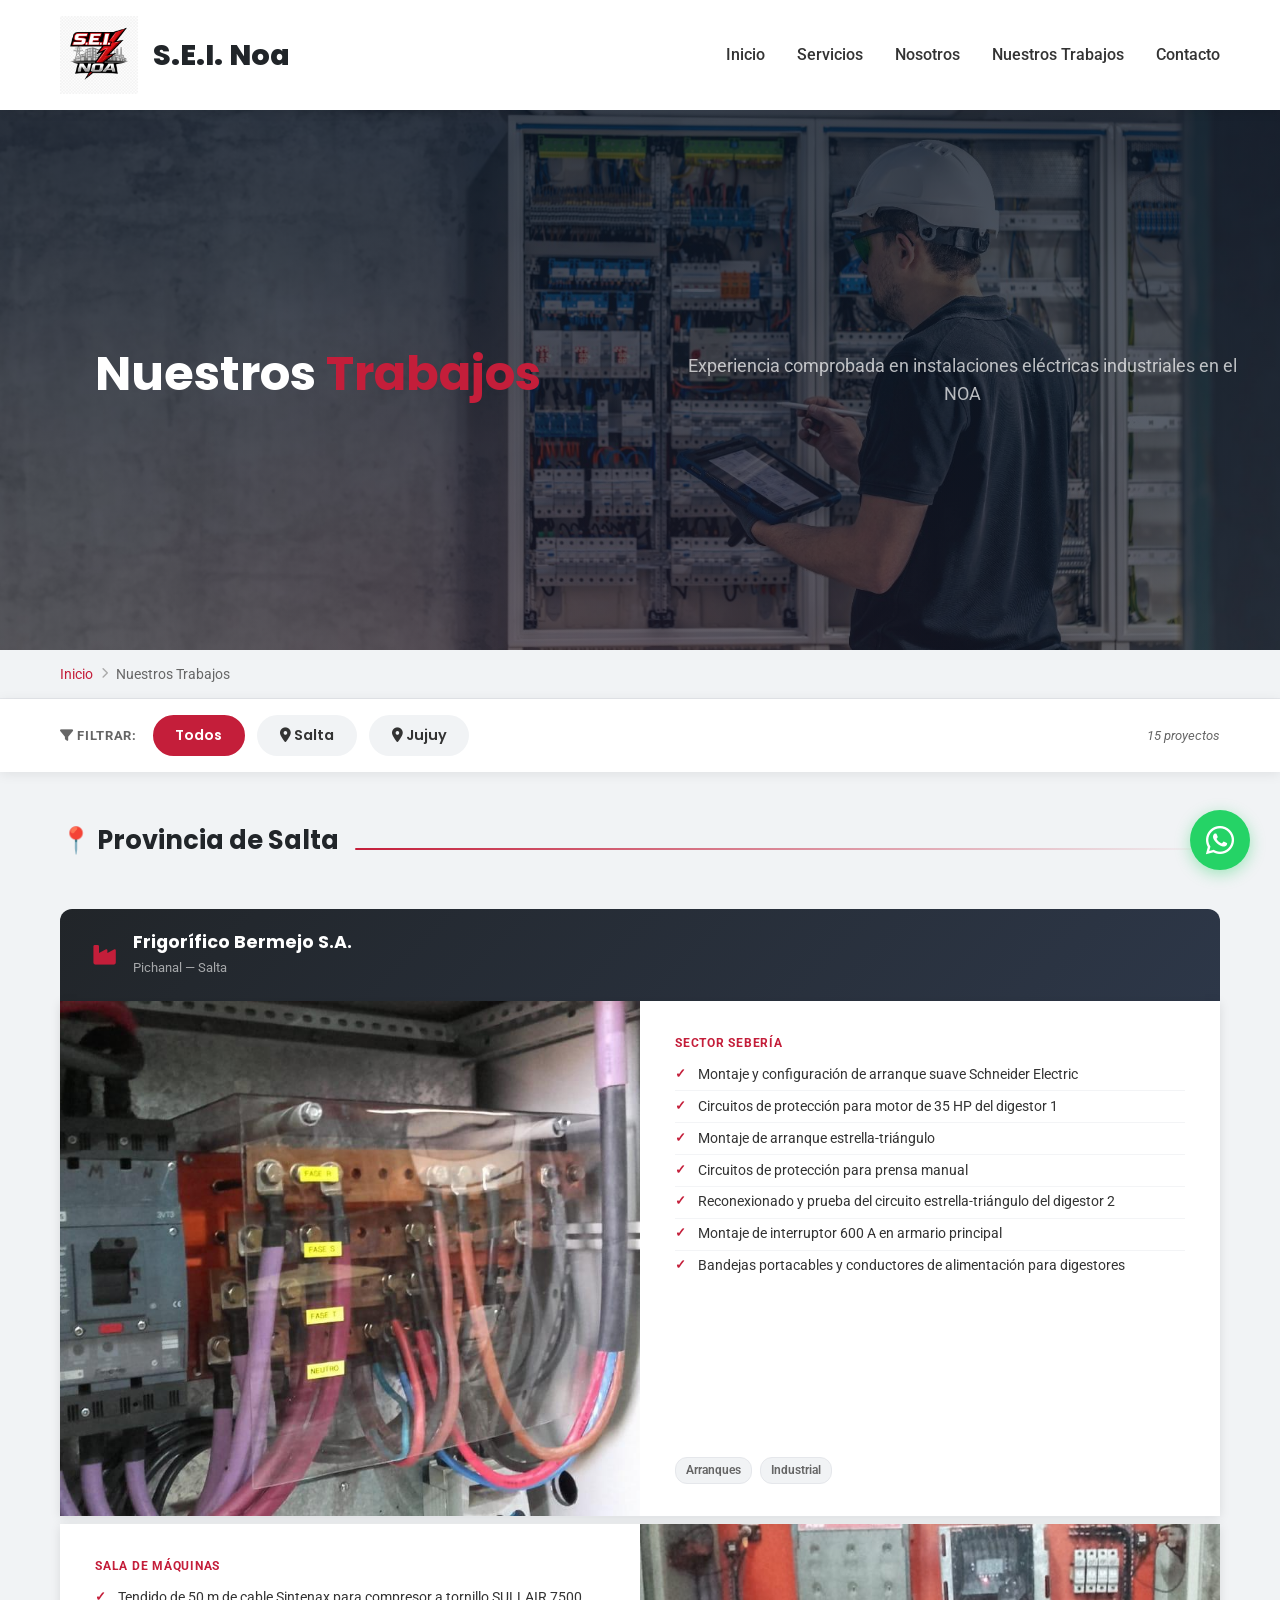
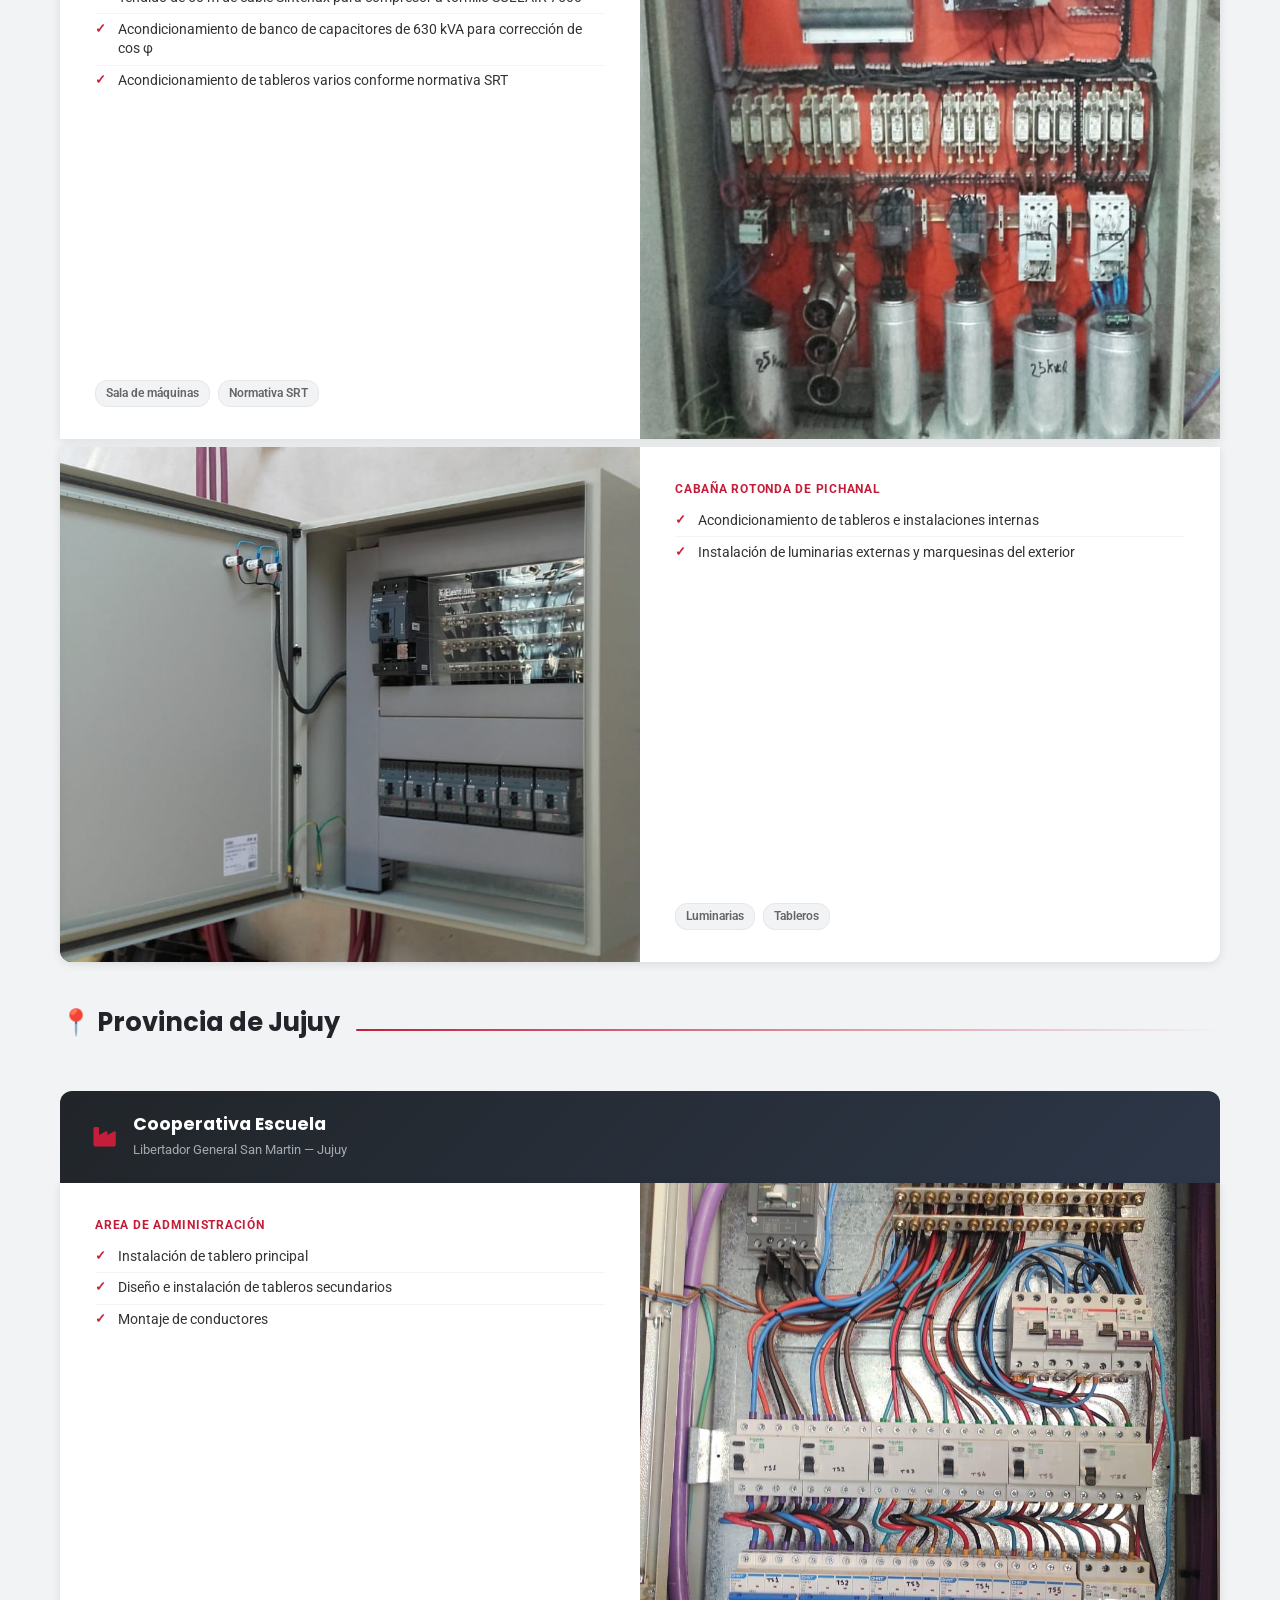
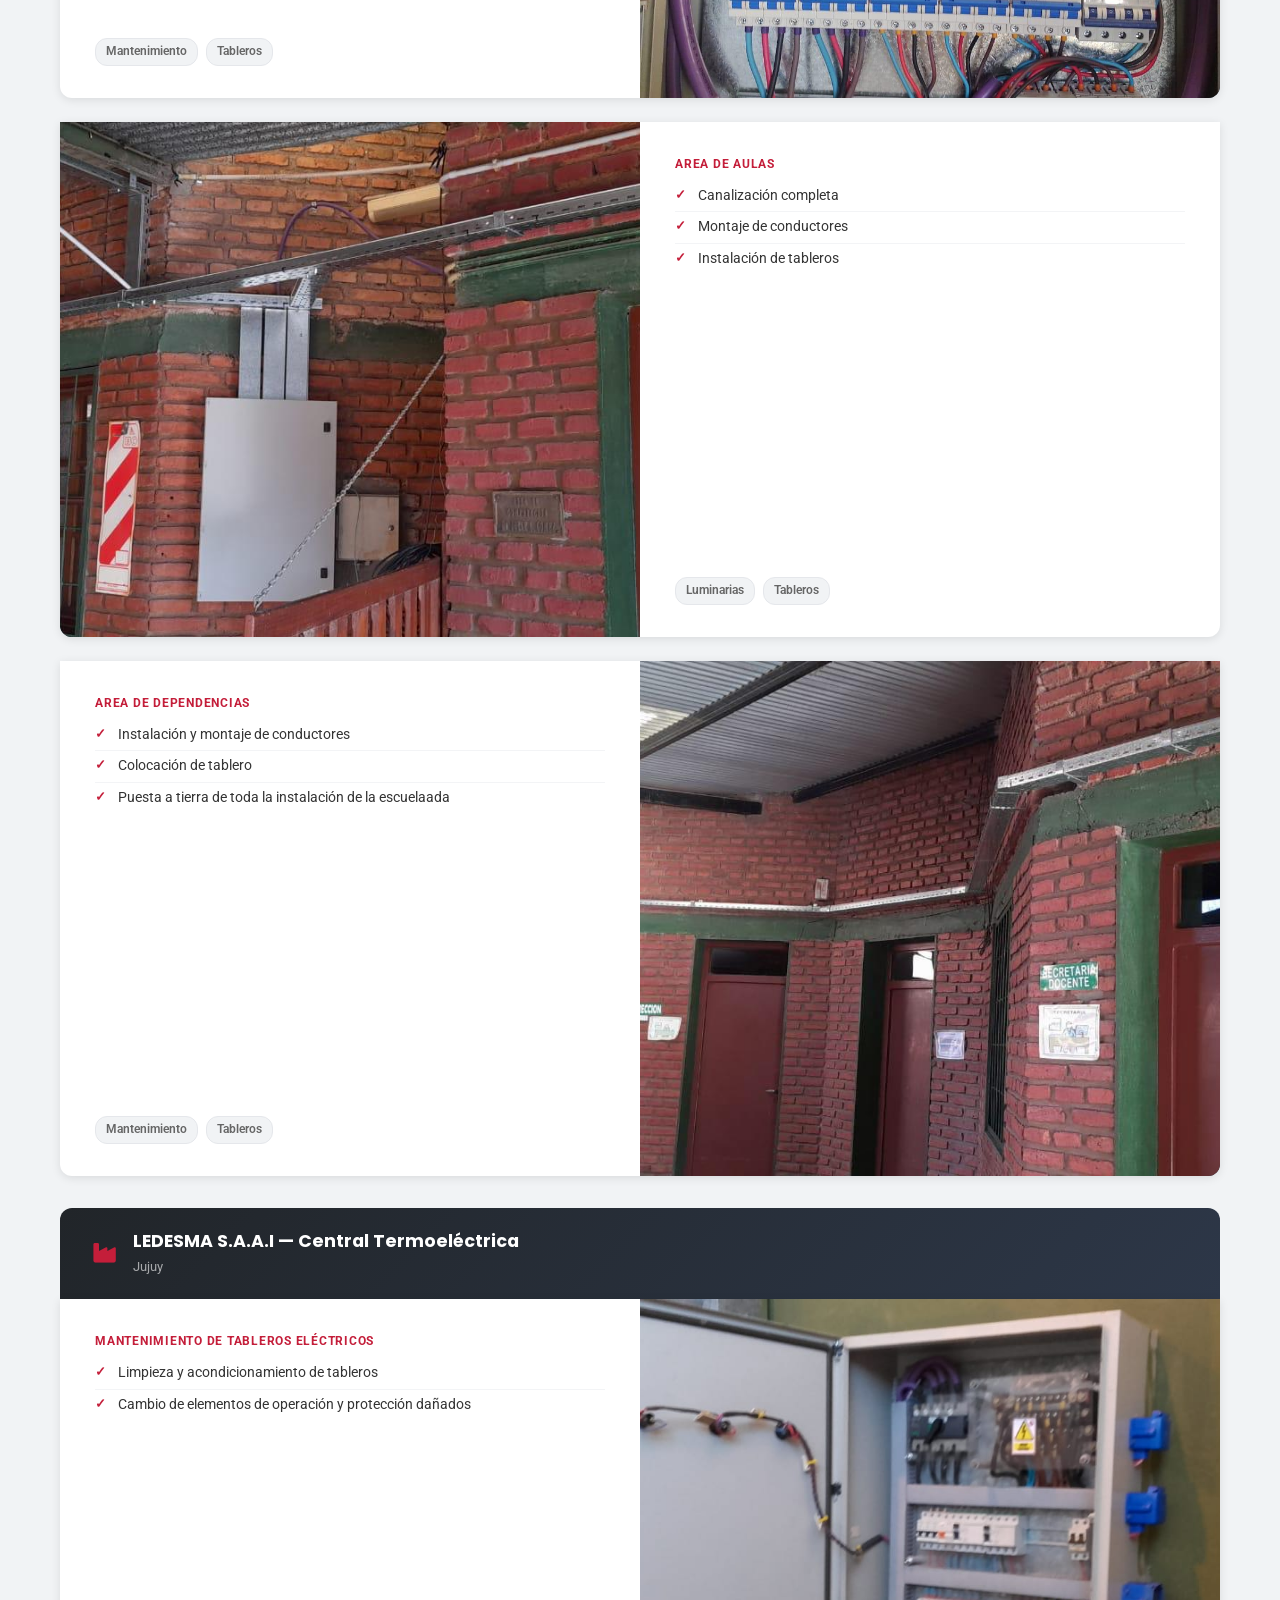
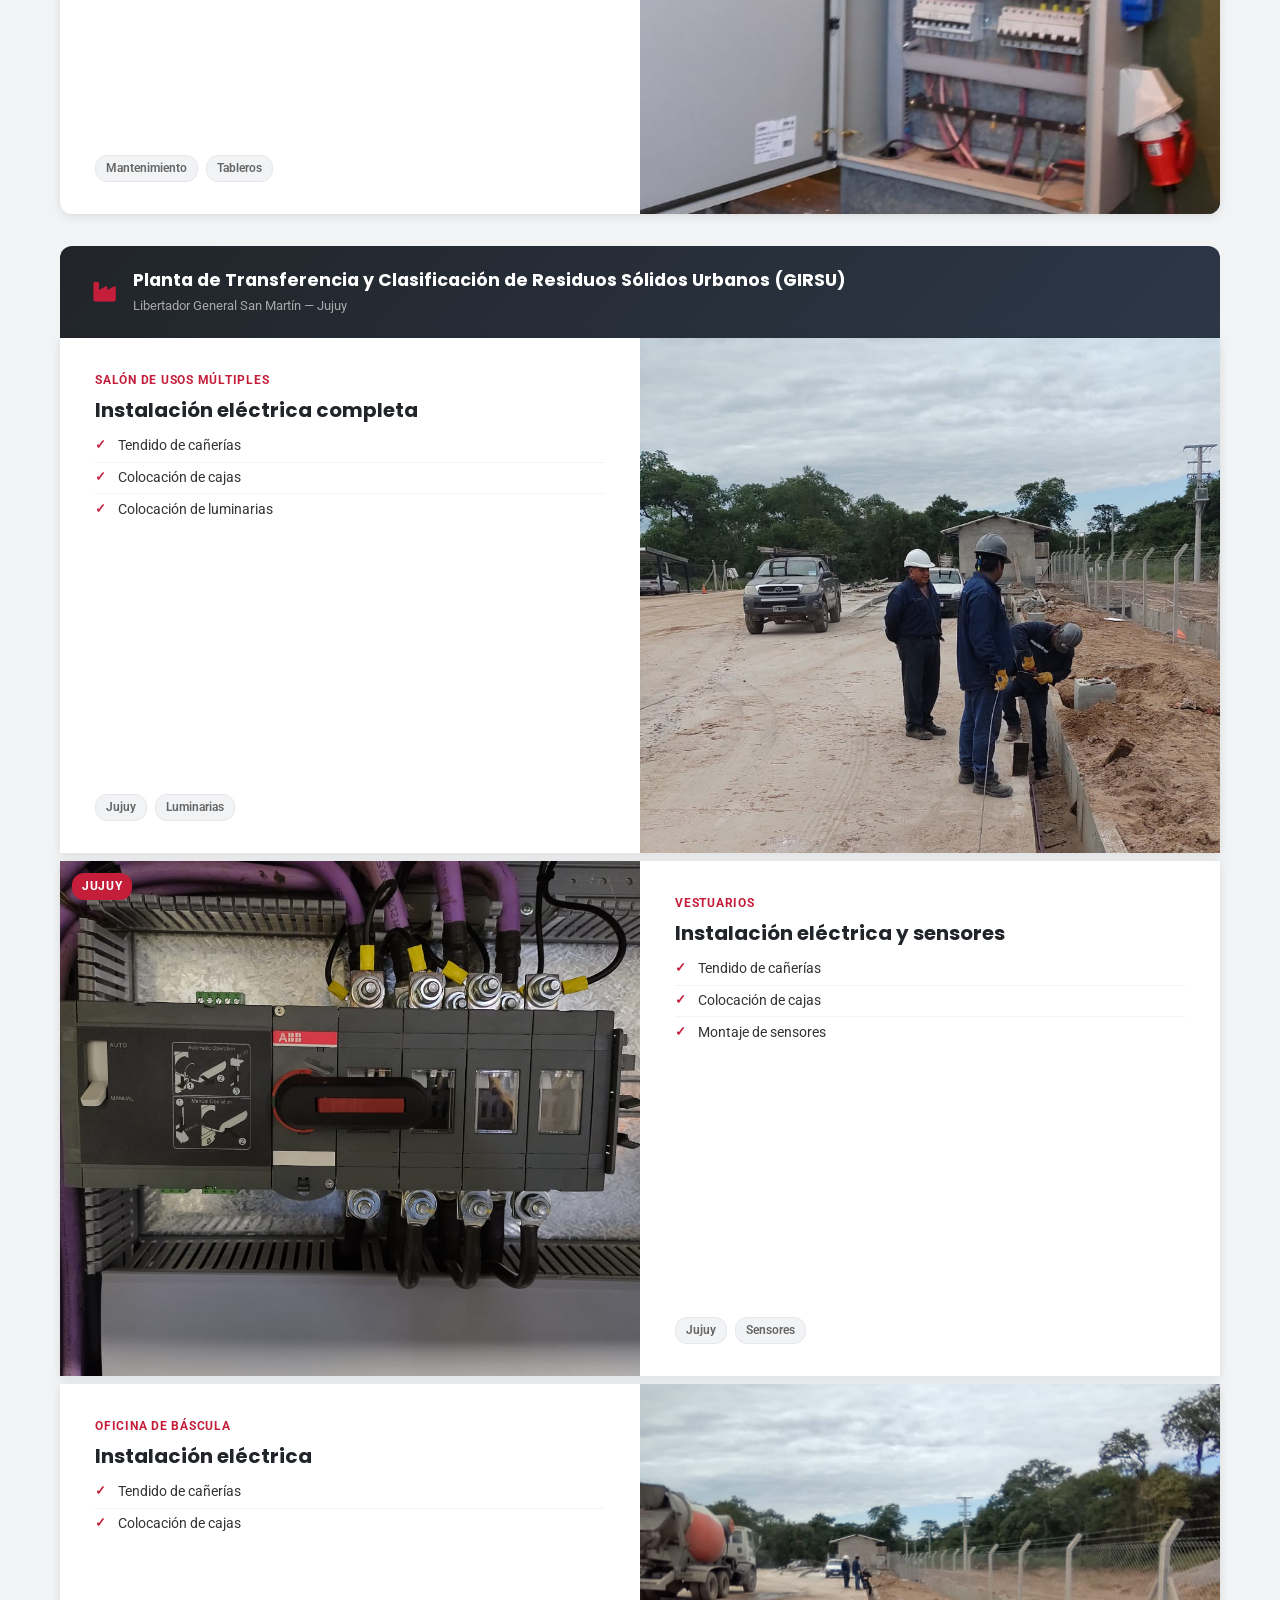
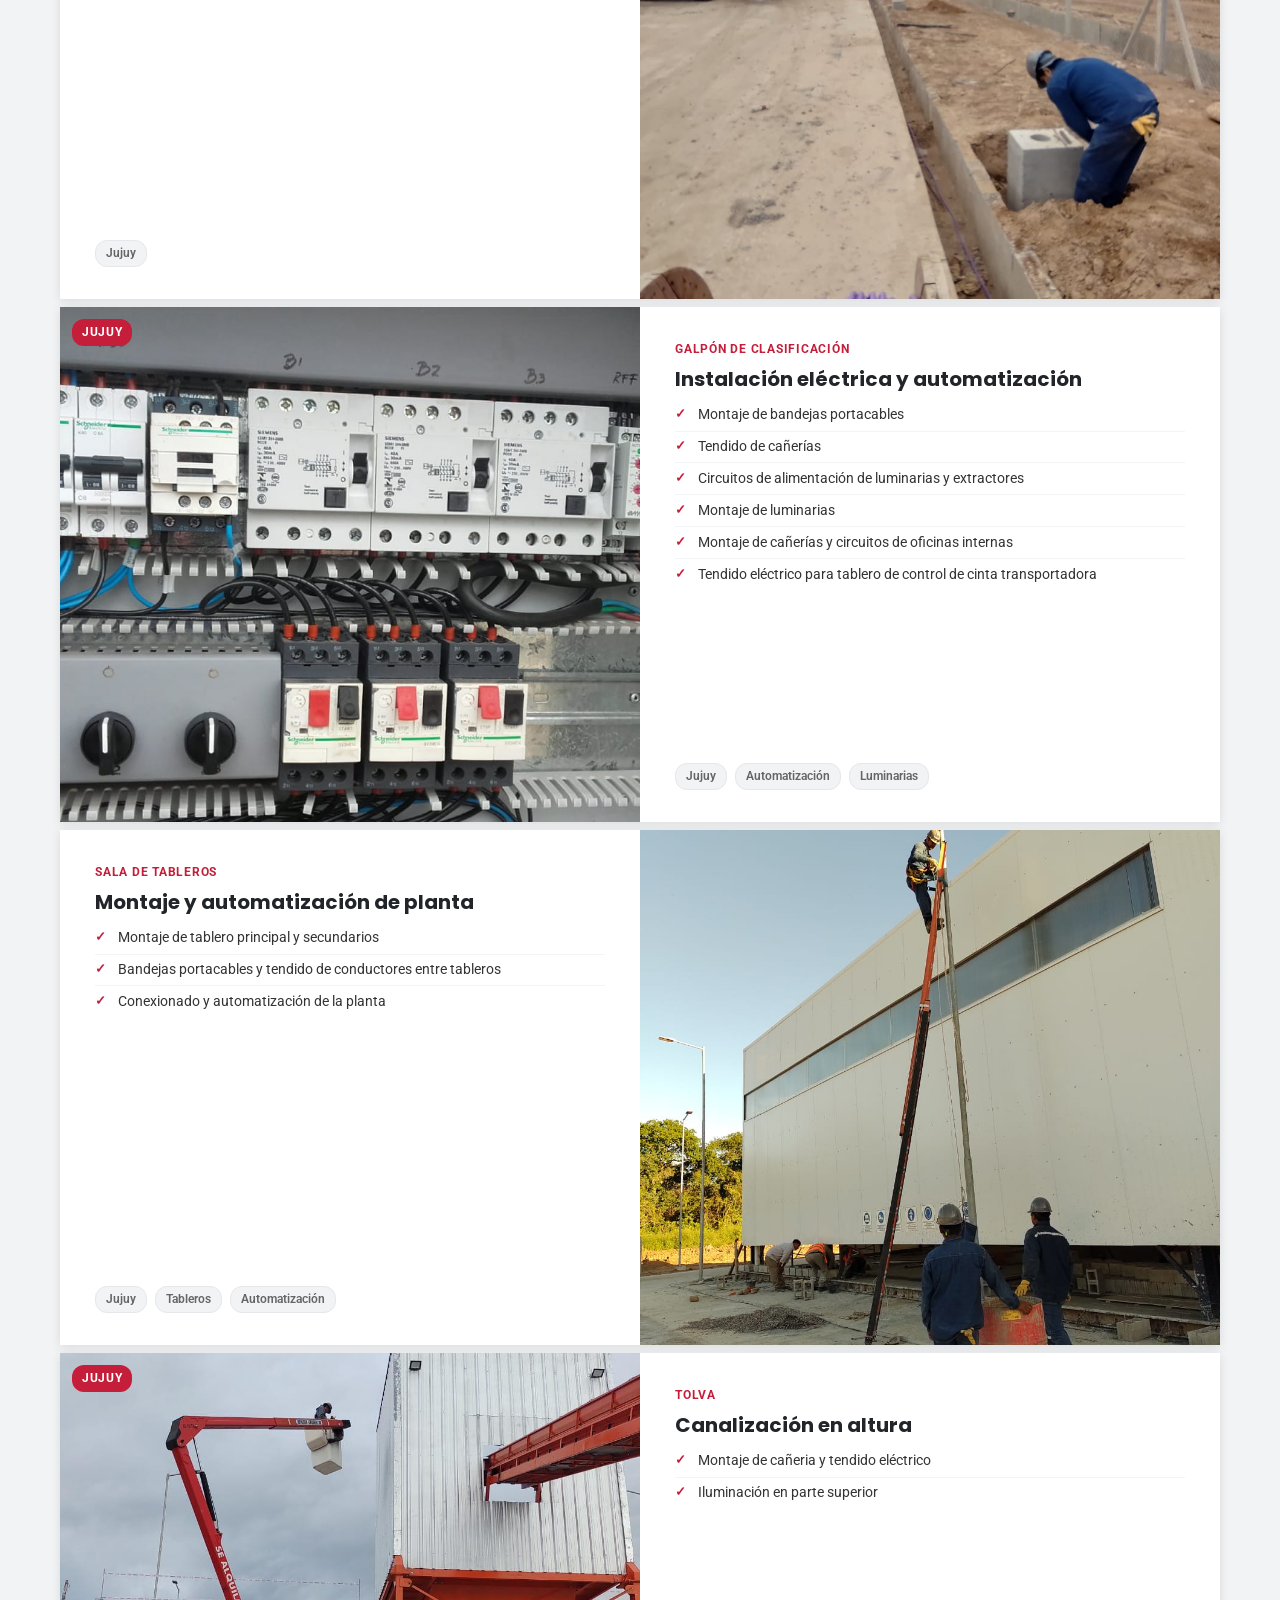
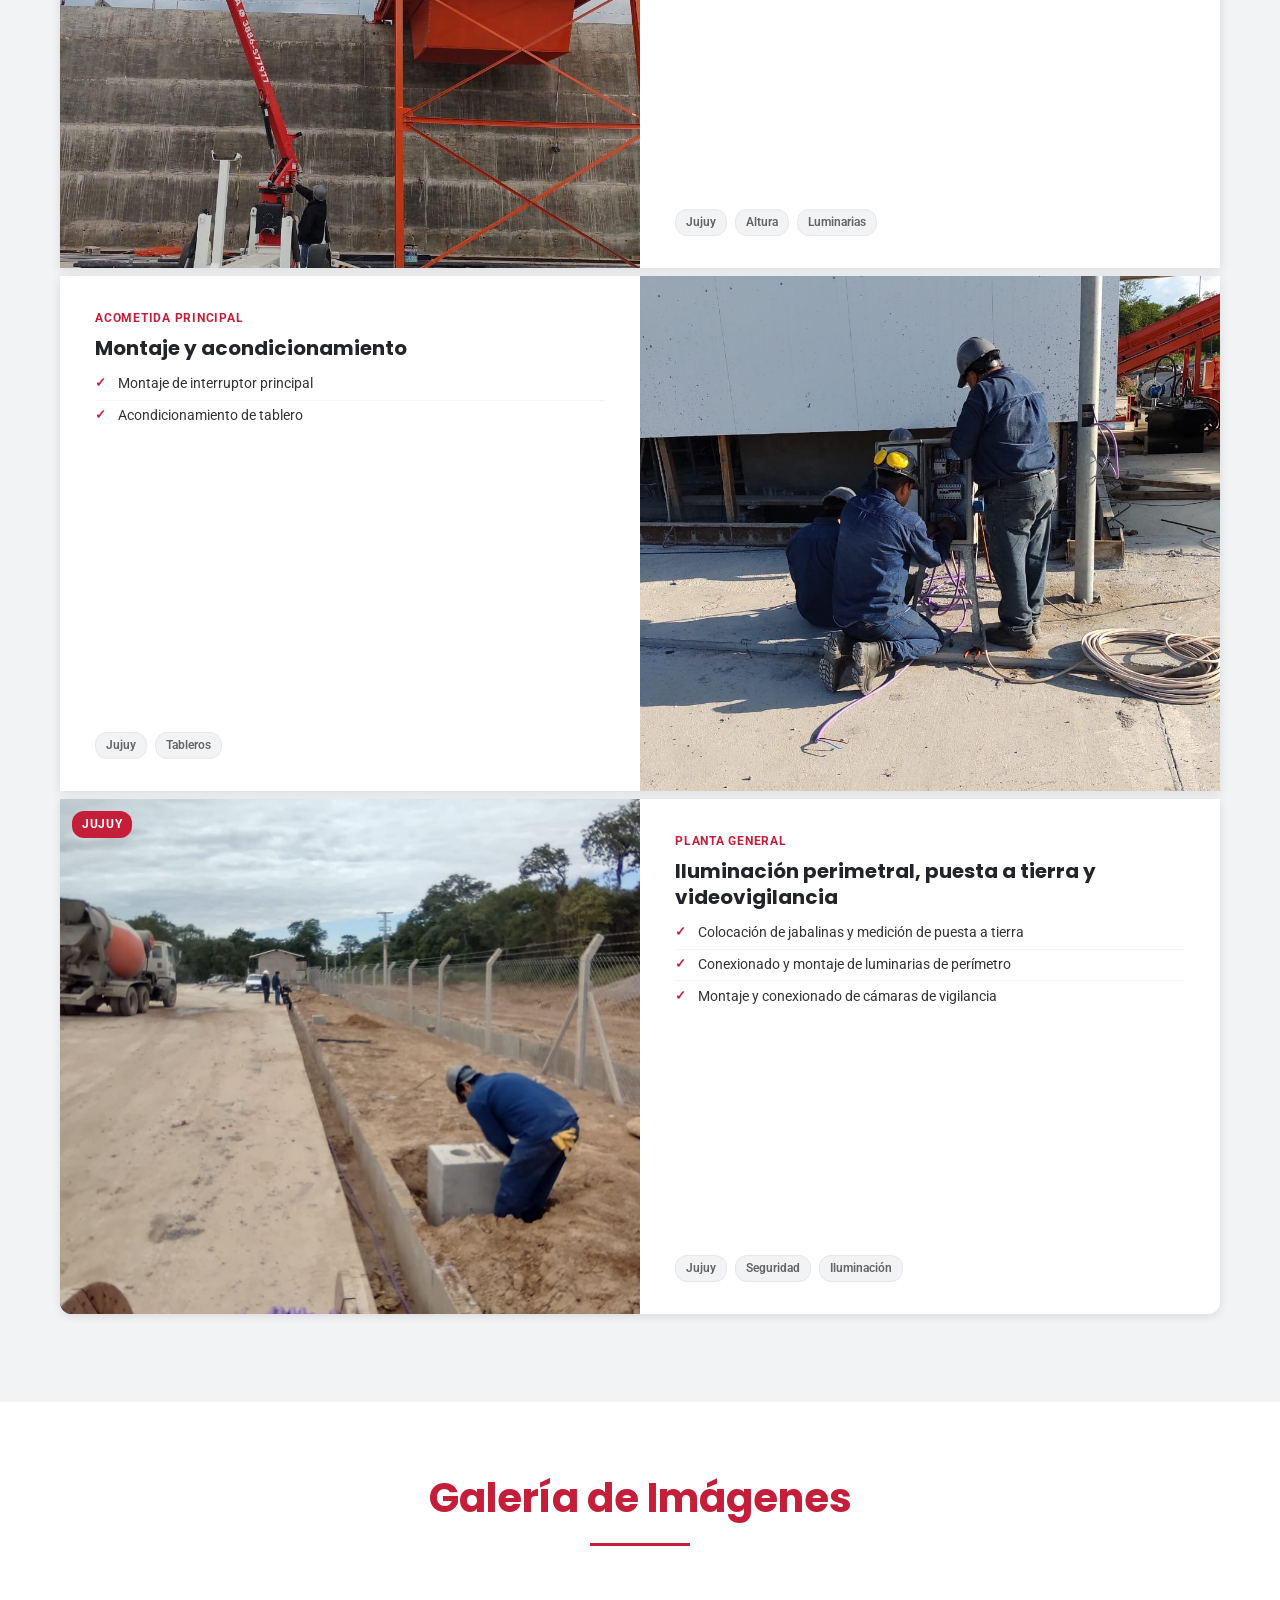
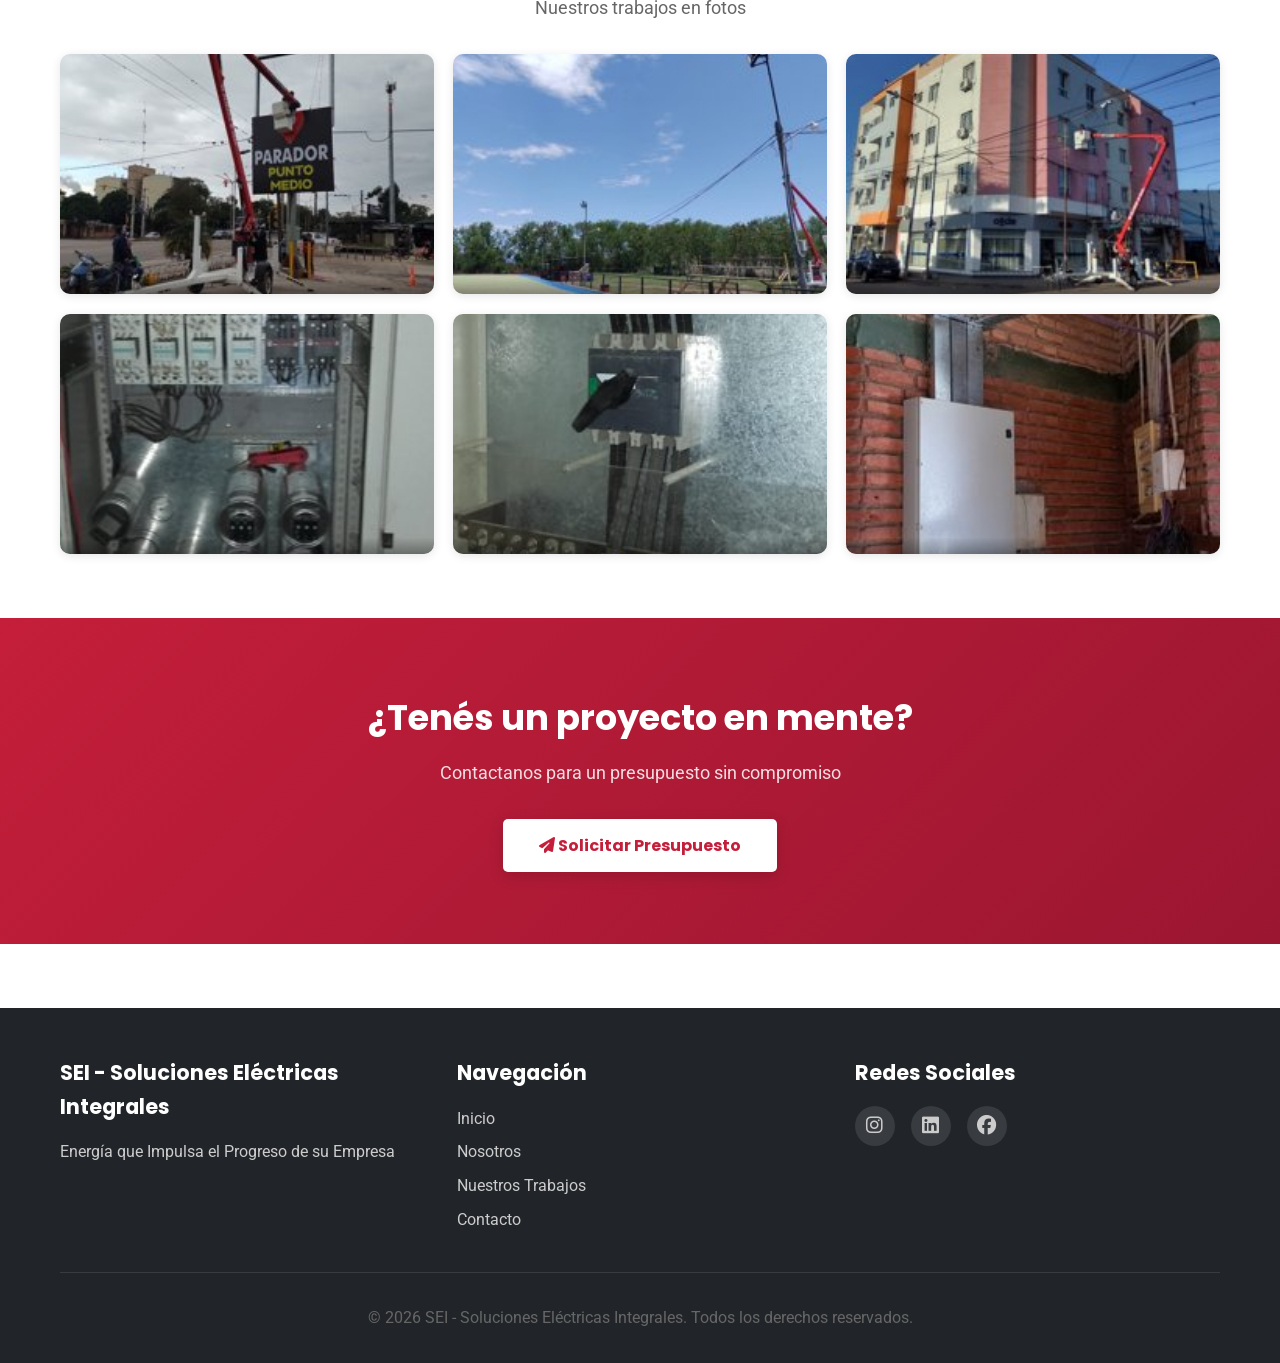
==== proyectos.html @ b3e0970a "Primer subida SeiNoa" ====
<!DOCTYPE html>
<html lang="es">
<head>
    <meta charset="UTF-8">
    <meta name="viewport" content="width=device-width, initial-scale=1.0">
    <meta name="description" content="Proyectos realizados por S.E.I. Noa - Galería de trabajos en Salta y Jujuy">
    <title>Nuestros Trabajos - S.E.I. Noa</title>

    <!-- Mismo stack de estilos que index -->
    <link rel="stylesheet" href="css/styles.css">
    <link rel="stylesheet" href="css/responsive.css">
    <link rel="stylesheet" href="https://cdnjs.cloudflare.com/ajax/libs/font-awesome/6.4.0/css/all.min.css">
    <link href="https://fonts.googleapis.com/css2?family=Poppins:wght@300;400;600;700;800&family=Roboto:wght@300;400;500;700&display=swap" rel="stylesheet">
    <link rel="icon" type="image/png" href="images/favicon.png">

    <style>
        /* ===== HERO CON IMAGEN ===== */
        .proyectos-hero {
            height: 60vh;
            min-height: 420px;
            background: url("images/hero-electrician.jpg") center/cover no-repeat;
            display: flex;
            align-items: center;
            justify-content: center;
            position: relative;
        }

        /* Overlay oscuro elegante */
        .hero-overlay {
            position: absolute;
            inset: 0;
            background: linear-gradient(
                rgba(10, 20, 35, 0.78),
                rgba(10, 20, 35, 0.6)
            );
        }

        /* Contenido */
        .hero-content {
            position: relative;
            text-align: center;
            color: #fff;
            z-index: 2;
            max-width: 8000px;
            padding: 0 20px;
        }

        .hero-content h1 {
            font-size: 3.4rem;
            font-weight: 700;
            margin-bottom: 0.5rem;
        }

        .hero-content p {
            font-size: 1.2rem;
            color: rgba(255,255,255,0.85);
        }

        .proyectos-hero::before {
            content: '';
            position: absolute;
            inset: 0;
            background: radial-gradient(ellipse at 50% 100%, rgba(196,30,58,0.18) 0%, transparent 65%);
            pointer-events: none;
        }

        .proyectos-hero-badge {
            display: inline-block;
            background: rgba(196,30,58,0.18);
            border: 1px solid rgba(196,30,58,0.4);
            color: #f87a8a;
            padding: 6px 16px;
            border-radius: 20px;
            font-size: 0.78rem;
            font-weight: 600;
            letter-spacing: 0.06em;
            text-transform: uppercase;
            margin-bottom: 1rem;
        }

        .proyectos-hero h1 {
            font-size: 3rem;
            color: #fff;
            margin-bottom: 0.8rem;
            line-height: 1.15;
        }

        .proyectos-hero h1 .highlight { color: var(--color-primary); }

        .proyectos-hero p {
            font-size: 1.1rem;
            color: rgba(255,255,255,0.7);
            max-width: 580px;
            margin: 0 auto;
        }

        /* Líneas decorativas (igual que index) */
        .proyectos-hero .hero-lines { position: absolute; inset: 0; pointer-events: none; overflow: hidden; }
        .proyectos-hero .energy-line { position: absolute; height: 1px; background: linear-gradient(90deg, transparent, rgba(196,30,58,0.35), transparent); animation: sweep linear infinite; }
        .proyectos-hero .line-1 { width: 60%; top: 35%; left: -60%; animation-duration: 7s; }
        .proyectos-hero .line-2 { width: 40%; top: 60%; left: -40%; animation-duration: 9s; animation-delay: 2s; }

        /* ---- BREADCRUMB ---- */
        .breadcrumb {
            background: var(--color-light);
            padding: 0.8rem 0;
            border-bottom: 1px solid #e5e7eb;
        }

        .breadcrumb-inner {
            max-width: 1200px;
            margin: 0 auto;
            padding: 0 20px;
            display: flex;
            align-items: center;
            gap: 0.5rem;
            font-size: 0.88rem;
            color: var(--color-text-light);
        }

        .breadcrumb-inner a {
            color: var(--color-primary);
            text-decoration: none;
            transition: var(--transition);
        }

        .breadcrumb-inner a:hover { text-decoration: underline; }
        .breadcrumb-inner i { font-size: 0.7rem; color: #aaa; }

        /* ---- FILTROS ---- */
        .filtros-bar {
            position: sticky;
            top: 110px; /* logo 78px + padding top/bottom 2×16px */
            z-index: 200;
            background: #fff;
            padding: 1rem 0;
            box-shadow: 0 2px 12px rgba(0,0,0,0.08);
        }

        .filtros-inner {
            max-width: 1200px;
            margin: 0 auto;
            padding: 0 20px;
            display: flex;
            align-items: center;
            gap: 0.75rem;
            flex-wrap: wrap;
        }

        .filtros-label {
            font-size: 0.82rem;
            font-weight: 700;
            color: var(--color-text-light);
            text-transform: uppercase;
            letter-spacing: 0.05em;
            margin-right: 0.25rem;
        }

        .filtro-btn {
            padding: 0.5rem 1.3rem;
            background: var(--color-light);
            border: 2px solid transparent;
            color: var(--color-text);
            border-radius: 25px;
            cursor: pointer;
            font-weight: 600;
            font-size: 0.9rem;
            transition: var(--transition);
            font-family: var(--font-primary);
        }

        .filtro-btn:hover,
        .filtro-btn.active {
            background: var(--color-primary);
            color: #fff;
            border-color: var(--color-primary);
        }

        /* Contador de resultados */
        .results-count {
            margin-left: auto;
            font-size: 0.82rem;
            color: var(--color-text-light);
            font-style: italic;
        }

        /* ---- SECCIÓN PROYECTOS ---- */
        .proyectos-section {
            background: var(--color-light);
            padding: 3rem 0 4rem;
        }

        /* Encabezado de grupo (Salta / Jujuy) */
        .grupo-header {
            display: flex;
            align-items: center;
            gap: 1rem;
            margin: 2.5rem 0 1.5rem;
        }

        .grupo-header:first-child { margin-top: 0; }

        .grupo-header h2 {
            font-size: 1.6rem;
            color: var(--color-secondary);
            white-space: nowrap;
        }

        .grupo-header h2 span { color: var(--color-primary); }

        .grupo-line {
            flex: 1;
            height: 2px;
            background: linear-gradient(90deg, var(--color-primary), transparent);
            border-radius: 2px;
        }

        /* Sub-encabezado de obra (ej: Planta de Transferencia) */
        .obra-header {
            background: linear-gradient(135deg, var(--color-secondary) 0%, #2d3748 100%);
            border-radius: 12px 12px 0 0;
            padding: 1.4rem 2rem;
            margin-top: 2rem;
            display: flex;
            align-items: center;
            gap: 1rem;
        }

        .obra-header + .proyecto-card { border-radius: 0 0 12px 12px; margin-top: 0; }

        .obra-header i {
            color: var(--color-primary);
            font-size: 1.4rem;
            flex-shrink: 0;
        }

        .obra-header h3 {
            color: #fff;
            font-size: 1.1rem;
            margin: 0;
            line-height: 1.3;
        }

        .obra-header p {
            color: rgba(255,255,255,0.6);
            font-size: 0.82rem;
            margin: 0.2rem 0 0;
        }

        /* ---- TARJETA DE PROYECTO ---- */
        .proyecto-card {
            background: #fff;
            border-radius: 12px;
            overflow: hidden;
            box-shadow: var(--shadow);
            margin-bottom: 1.5rem;
            transition: var(--transition);
            display: grid;
            grid-template-columns: 1fr 1fr;
        }

        .proyecto-card:hover {
            box-shadow: var(--shadow-lg);
            transform: translateY(-3px);
        }

        /* Alternar imagen izq/der */
        .proyecto-card.img-izquierda .proyecto-img { order: -1; }

        .proyecto-img {
            overflow: hidden;
            position: relative;
            background: #1a2e44;
            min-height: 515px;
            /* sin min-height: la imagen ocupa exactamente el alto que tiene el texto */
        }

        .proyecto-img img {
            width: 100%;
            height: 100%;
            object-fit: cover;
            object-position: center;
            display: block;
            position: absolute; /* se estira para llenar toda la celda */
            inset: 0;
            transition: transform 0.5s ease;
        }

        .proyecto-card:hover .proyecto-img img { transform: scale(1.04); }

        /* Placeholder cuando no hay imagen */
        .proyecto-img-placeholder {
            position: absolute;
            inset: 0;
            display: flex;
            flex-direction: column;
            align-items: center;
            justify-content: center;
            gap: 0.8rem;
            background: linear-gradient(135deg, #1a2e44, #0d1b2a);
            color: rgba(255,255,255,0.25);
        }

        .proyecto-img-placeholder i { font-size: 3rem; }
        .proyecto-img-placeholder span { font-size: 0.8rem; letter-spacing: 0.05em; text-transform: uppercase; }

        /* Badge de zona sobre la imagen */
        .zona-badge {
            position: absolute;
            top: 12px;
            left: 12px;
            background: var(--color-primary);
            color: #fff;
            font-size: 0.72rem;
            font-weight: 700;
            padding: 4px 10px;
            border-radius: 12px;
            text-transform: uppercase;
            letter-spacing: 0.06em;
        }

        /* Contenido de la tarjeta */
        .proyecto-info {
            padding: 2rem 2.2rem;
            display: flex;
            flex-direction: column;
            justify-content: center;
        }

        .proyecto-categoria {
            font-size: 0.78rem;
            font-weight: 700;
            color: var(--color-primary);
            text-transform: uppercase;
            letter-spacing: 0.06em;
            margin-bottom: 0.4rem;
        }

        .proyecto-titulo {
            font-size: 1.25rem;
            color: var(--color-secondary);
            margin-bottom: 0.5rem;
            line-height: 1.3;
        }

        .proyecto-desc {
            font-size: 0.9rem;
            color: var(--color-text-light);
            margin-bottom: 1rem;
            line-height: 1.6;
        }

        .proyecto-lista {
            list-style: none;
            margin-bottom: 1.2rem;
        }

        .proyecto-lista li {
            padding: 0.35rem 0 0.35rem 1.4rem;
            font-size: 0.88rem;
            color: var(--color-text);
            position: relative;
            border-bottom: 1px solid #f3f4f6;
            line-height: 1.4;
        }

        .proyecto-lista li:last-child { border-bottom: none; }

        .proyecto-lista li::before {
            content: '✓';
            position: absolute;
            left: 0;
            color: var(--color-primary);
            font-weight: 700;
            font-size: 0.8rem;
        }

        /* Tags */
        .proyecto-tags {
            display: flex;
            gap: 0.5rem;
            flex-wrap: wrap;
            margin-top: auto;
            padding-top: 0.8rem;
        }

        .tag {
            background: var(--color-light);
            color: var(--color-text-light);
            font-size: 0.75rem;
            font-weight: 600;
            padding: 3px 10px;
            border-radius: 12px;
            border: 1px solid #e5e7eb;
        }

        /* ---- SECCIÓN GALERÍA ---- */
        .galeria-section {
            background: #fff;
            padding: 4rem 0;
        }

        .galeria-grid {
            display: grid;
            grid-template-columns: repeat(auto-fill, minmax(280px, 1fr));
            gap: 1.2rem;
            margin-top: 2rem;
        }

        /* Tamaño uniforme para todos los items */
        .galeria-item {
            position: relative;
            height: 240px;
            border-radius: 10px;
            overflow: hidden;
            cursor: pointer;
            box-shadow: var(--shadow);
            transition: box-shadow 0.35s ease, transform 0.35s ease;
        }

        .galeria-item img {
            width: 100%;
            height: 100%;
            object-fit: cover;
            display: block;
            transition: transform 0.5s ease;
        }

        .galeria-item:hover img { transform: scale(1.06); }

        /* Marco rojo que se difumina hacia adentro */
        .galeria-item::before {
            content: '';
            position: absolute;
            inset: 0;
            border-radius: 10px;
            /* sombra interna roja - invisible por defecto */
            box-shadow: inset 0 0 0px 0px rgba(196, 30, 58, 0);
            transition: box-shadow 0.4s ease;
            z-index: 2;
            pointer-events: none;
        }

        .galeria-item:hover::before {
            /* marco rojo que se difumina ~30px hacia adentro */
            box-shadow: inset 0 0 30px 8px rgba(196, 30, 58, 0.75);
        }

        /* Franja inferior con nombre — siempre visible pero pequeña */
        .galeria-overlay {
            position: absolute;
            bottom: 0;
            left: 0;
            right: 0;
            /* gradiente negro que sube solo un poco */
            background: linear-gradient(to top,
                rgba(10, 10, 10, 0.88) 0%,
                rgba(10, 10, 10, 0.55) 50%,
                transparent 100%);
            padding: 1rem 1rem 0.8rem;
            color: #fff;
            z-index: 3;
            /* arranca casi oculta (solo asoma un borde) */
            transform: translateY(70%);
            transition: transform 0.38s ease, background 0.38s ease;
        }

        .galeria-item:hover .galeria-overlay {
            transform: translateY(0);
        }

        .galeria-overlay h4 {
            font-size: 0.92rem;
            font-weight: 700;
            margin-bottom: 0.15rem;
            color: #fff;
            text-shadow: 0 1px 4px rgba(0,0,0,0.6);
        }

        .galeria-overlay p {
            font-size: 0.78rem;
            color: rgba(255,255,255,0.78);
            margin: 0;
        }

        /* Placeholders de galería */
        .galeria-placeholder {
            background: linear-gradient(135deg, #1a2e44, #0d1b2a);
            display: flex;
            align-items: center;
            justify-content: center;
            flex-direction: column;
            gap: 0.5rem;
            color: rgba(255,255,255,0.2);
        }

        .galeria-placeholder i {
            font-size: 2.5rem;
        }

        .galeria-placeholder span {
            font-size: 0.78rem;
            text-transform: uppercase;
            letter-spacing: 0.08em;
        }

        /* ---- CTA FINAL ---- */
        .cta-section {
            background: linear-gradient(135deg, var(--color-primary) 0%, #9b1631 100%);
            padding: 4.5rem 2rem;
            text-align: center;
            color: #fff;
        }

        .cta-section h2 {
            font-size: 2.2rem;
            color: #fff;
            margin-bottom: 0.8rem;
        }

        .cta-section p {
            font-size: 1.1rem;
            color: rgba(255,255,255,0.85);
            margin-bottom: 2rem;
        }

        .cta-btn-white {
            display: inline-block;
            padding: 14px 36px;
            background: #fff;
            color: var(--color-primary);
            border-radius: 5px;
            font-weight: 700;
            font-size: 1rem;
            font-family: var(--font-primary);
            transition: var(--transition);
            box-shadow: 0 4px 15px rgba(0,0,0,0.15);
        }

        .cta-btn-white:hover {
            background: var(--color-secondary);
            color: #fff;
            transform: translateY(-2px);
        }

        /* ---- RESPONSIVE ---- */
        @media (max-width: 768px) {
            .proyectos-hero h1 { font-size: 2rem; }

            .filtros-bar { top: 62px; }

            .proyecto-card {
                grid-template-columns: 1fr;
            }

            .proyecto-card.img-izquierda .proyecto-img { order: 0; }

            .proyecto-img { min-height: 220px; } /* en mobile sí necesita altura mínima porque el grid es de 1 col */

            .proyecto-info { padding: 1.5rem; }

            .obra-header { padding: 1rem 1.2rem; }
            .obra-header h3 { font-size: 1rem; }

            .filtros-inner { gap: 0.5rem; }
            .results-count { margin-left: 0; width: 100%; }

            .cta-section h2 { font-size: 1.6rem; }
        }

        @media (max-width: 480px) {
            .galeria-grid { grid-template-columns: 1fr; }
            .filtro-btn { padding: 0.4rem 1rem; font-size: 0.82rem; }
        }
    </style>
</head>
<body>

    <!-- ================================================
         NAVEGACIÓN — mismo que index
         ================================================ -->
    <nav class="navbar">
        <div class="navbar-container">
            <div class="navbar-logo" id="logo-home" style="cursor:pointer;" title="Volver al inicio">
                <img src="images/logo_sei_artistic.png" alt="SEI Logo" class="logo-img">
                <span class="logo-text">S.E.I. Noa</span>
            </div>
            <ul class="nav-menu">
                <li class="nav-item"><a href="index.html#home"     class="nav-link">Inicio</a></li>
                <li class="nav-item"><a href="index.html#servicios-anchor" class="nav-link">Servicios</a></li>
                <li class="nav-item"><a href="index.html#nosotros" class="nav-link">Nosotros</a></li>
                <li class="nav-item"><a href="proyectos.html"               class="nav-link active">Nuestros Trabajos</a></li>
                <li class="nav-item"><a href="index.html#contacto" class="nav-link">Contacto</a></li>
            </ul>
            <div class="hamburger">
                <span></span><span></span><span></span>
            </div>
        </div>
    </nav>

    <!-- ================================================
         HERO
         ================================================ -->
        <section class="proyectos-hero">
            <div class="hero-overlay"></div>

            <div class="hero-content">
                <h1>Nuestros <span class="highlight">Trabajos</span></h1>
                <p>Experiencia comprobada en instalaciones eléctricas industriales en el NOA</p>
            </div>
        </section>

    <!-- ================================================
         BREADCRUMB
         ================================================ -->
    <div class="breadcrumb">
        <div class="breadcrumb-inner">
            <a href="index.html">Inicio</a>
            <i class="fas fa-chevron-right"></i>
            <span>Nuestros Trabajos</span>
        </div>
    </div>

    <!-- ================================================
         FILTROS (sticky)
         ================================================ -->
    <div class="filtros-bar">
        <div class="filtros-inner">
            <span class="filtros-label"><i class="fas fa-filter"></i> Filtrar:</span>
            <button class="filtro-btn active" data-filter="todos">Todos</button>
            <button class="filtro-btn" data-filter="salta">
                <i class="fas fa-map-marker-alt"></i> Salta
            </button>
            <button class="filtro-btn" data-filter="jujuy">
                <i class="fas fa-map-marker-alt"></i> Jujuy
            </button>
            <span class="results-count" id="results-count"></span>
        </div>
    </div>

    <!-- ================================================
         PROYECTOS
         ================================================ -->
    <section class="proyectos-section">
        <div class="container">

            <!-- ======= GRUPO: SALTA ======= -->
            <div class="grupo-header" data-group="salta">
                <h2><span>📍</span> Provincia de Salta</h2>
                <div class="grupo-line"></div>
            </div>



            <!-- Proyectos 2-4: FRIGORÍFICO BERMEJO (agrupados) -->
            <div class="obra-header" data-category="salta">
                <i class="fas fa-industry"></i>
                <div>
                    <h3>Frigorífico Bermejo S.A.</h3>
                    <p>Pichanal — Salta</p>
                </div>
            </div>

            <!-- Proyecto 2 -->
            <div class="proyecto-card img-izquierda" data-category="salta" style="border-radius:0; margin-bottom:0.5rem;">
                <div class="proyecto-info">
                    <span class="proyecto-categoria">Sector Sebería</span>
                    <ul class="proyecto-lista">
                        <li>Montaje y configuración de arranque suave Schneider Electric</li>
                        <li>Circuitos de protección para motor de 35 HP del digestor 1</li>
                        <li>Montaje de arranque estrella-triángulo</li>
                        <li>Circuitos de protección para prensa manual</li>
                        <li>Reconexionado y prueba del circuito estrella-triángulo del digestor 2</li>
                        <li>Montaje de interruptor 600 A en armario principal</li>
                        <li>Bandejas portacables y conductores de alimentación para digestores</li>
                    </ul>
                    <div class="proyecto-tags">
                        <span class="tag">Arranques</span>
                        <span class="tag">Industrial</span>
                    </div>
                </div>
                <div class="proyecto-img">
                    <img src="images/trabajos/Bermejo/WhatsApp Image 2026-03-19 at 4.41.35 PM.jpeg" loading="lazy">
                </div>
            </div>

            <!-- Proyecto 3 -->
            <div class="proyecto-card" data-category="salta" style="border-radius:0; margin-bottom:0.5rem;">
                <div class="proyecto-info">
                    <span class="proyecto-categoria">Sala de máquinas</span>
                    <ul class="proyecto-lista">
                        <li>Tendido de 50 m de cable Sintenax para compresor a tornillo SULLAIR 7500</li>
                        <li>Acondicionamiento de banco de capacitores de 630 kVA para corrección de cos φ</li>
                        <li>Acondicionamiento de tableros varios conforme normativa SRT</li>
                    </ul>
                    <div class="proyecto-tags">
                        <span class="tag">Sala de máquinas</span>
                        <span class="tag">Normativa SRT</span>
                    </div>
                </div>
                <div class="proyecto-img">
                    <img src="images/trabajos/Bermejo/FB_máquinas1.jpeg" loading="lazy">
                </div>
            </div>

            <!-- Proyecto 4 -->
            <div class="proyecto-card img-izquierda" data-category="salta" style="border-radius:0 0 12px 12px; margin-bottom:1.5rem;">
                <div class="proyecto-info">
                    <span class="proyecto-categoria">Cabaña Rotonda de Pichanal</span>
                    <ul class="proyecto-lista">
                        <li>Acondicionamiento de tableros e instalaciones internas</li>
                        <li>Instalación de luminarias externas y marquesinas del exterior</li>
                    </ul>
                    <div class="proyecto-tags">
                        <span class="tag">Luminarias</span>
                        <span class="tag">Tableros</span>
                    </div>
                </div>
                <div class="proyecto-img">
                    <img src="images/trabajos/Bermejo/FB_Cabaña1.jpeg" loading="lazy">
                </div>
            </div>

            <!-- ======= GRUPO: JUJUY ======= -->
            <div class="grupo-header" data-group="jujuy">
                <h2><span>📍</span> Provincia de Jujuy</h2>
                <div class="grupo-line"></div>
            </div>

            <!-- Proyecto 1: Escuela -->
            <div class="obra-header" data-category="jujuy">
                <i class="fas fa-industry"></i>
                <div>
                    <h3>Cooperativa Escuela</h3>
                    <p>Libertador General San Martin — Jujuy</p>
                </div>
            </div>
            <div class="proyecto-card" data-category="jujuy" style="border-radius:0 0 12px 12px; margin-bottom:1.5rem;">
                <div class="proyecto-info">
                    <span class="proyecto-categoria">Area de administración</span>
                    <ul class="proyecto-lista">
                        <li>Instalación de tablero principal</li>
                        <li>Diseño e instalación de tableros secundarios</li>
                        <li>Montaje de conductores</li>
                    </ul>
                    <div class="proyecto-tags">
                        <span class="tag">Mantenimiento</span>
                        <span class="tag">Tableros</span>
                    </div>
                </div>
                <div class="proyecto-img">
                    <img src="images/trabajos/escuela/admin.jpeg" loading="lazy">
                </div>
            </div>

            <div class="proyecto-card img-izquierda" data-category="jujuy" style="border-radius:0 0 12px 12px; margin-bottom:1.5rem;">
                <div class="proyecto-info">
                    <span class="proyecto-categoria">Area de aulas</span>
                    <ul class="proyecto-lista">
                    <li>Canalización completa</li>
                    <li>Montaje de conductores</li>
                    <li>Instalación de tableros</li>
                    </ul>
                    <div class="proyecto-tags">
                        <span class="tag">Luminarias</span>
                        <span class="tag">Tableros</span>
                    </div>
                </div>
                <div class="proyecto-img">
                    <img src="images/trabajos/escuela/aula.jpeg" loading="lazy">
                </div>
            </div>

            <div class="proyecto-card" data-category="jujuy" style="border-radius:0 0 12px 12px; margin-bottom:1.5rem;">
                <div class="proyecto-info">
                    <span class="proyecto-categoria">Area de dependencias</span>
                    <ul class="proyecto-lista">
                        <li>Instalación y montaje de conductores</li>
                        <li>Colocación de tablero</li>
                        <li>Puesta a tierra de toda la instalación de la escuelaada</li>
                    </ul>
                    <div class="proyecto-tags">
                        <span class="tag">Mantenimiento</span>
                        <span class="tag">Tableros</span>
                    </div>
                </div>
                <div class="proyecto-img">
                    <img src="images/trabajos/escuela/dep.jpeg" loading="lazy">
                </div>
            </div>

            <!-- Proyecto 1: LEDESMA (standalone) -->
            <div class="obra-header" data-category="jujuy">
                <i class="fas fa-industry"></i>
                <div>
                    <h3>LEDESMA S.A.A.I — Central Termoeléctrica</h3>
                    <p>Jujuy</p>
                </div>
            </div>
            <div class="proyecto-card" data-category="jujuy" style="border-radius:0 0 12px 12px; margin-bottom:1.5rem;">
                <div class="proyecto-info">
                    <span class="proyecto-categoria">Mantenimiento de tableros eléctricos</span>
                    <ul class="proyecto-lista">
                        <li>Limpieza y acondicionamiento de tableros</li>
                        <li>Cambio de elementos de operación y protección dañados</li>
                    </ul>
                    <div class="proyecto-tags">
                        <span class="tag">Mantenimiento</span>
                        <span class="tag">Tableros</span>
                    </div>
                </div>
                <div class="proyecto-img">
                    <img src="images/trabajos/Ledesma/Ledesma1.jpeg" loading="lazy">
                </div>
            </div>

            <!-- Sub-obra: Planta de Transferencia -->
            <div class="obra-header" data-category="jujuy">
                <i class="fas fa-industry"></i>
                <div>
                    <h3>Planta de Transferencia y Clasificación de Residuos Sólidos Urbanos (GIRSU)</h3>
                    <p>Libertador General San Martín — Jujuy</p>
                </div>
            </div>

            <!-- Proyecto 5 -->
            <div class="proyecto-card" data-category="jujuy" style="border-radius:0 0 0 0; margin-bottom:0.5rem;">
                <div class="proyecto-info">
                    <span class="proyecto-categoria">Salón de usos múltiples</span>
                    <h3 class="proyecto-titulo">Instalación eléctrica completa</h3>
                    <ul class="proyecto-lista">
                        <li>Tendido de cañerías</li>
                        <li>Colocación de cajas</li>
                        <li>Colocación de luminarias</li>
                    </ul>
                    <div class="proyecto-tags">
                        <span class="tag">Jujuy</span>
                        <span class="tag">Luminarias</span>
                    </div>
                </div>
                <div class="proyecto-img">
                    <img src="images/girsu_1.jpg" alt="Girsu - Imagen 1" loading="lazy">
                </div>
            </div>

            <!-- Proyecto 6 -->
            <div class="proyecto-card img-izquierda" data-category="jujuy" style="border-radius:0; margin-bottom:0.5rem;">
                <div class="proyecto-info">
                    <span class="proyecto-categoria">Vestuarios</span>
                    <h3 class="proyecto-titulo">Instalación eléctrica y sensores</h3>
                    <ul class="proyecto-lista">
                        <li>Tendido de cañerías</li>
                        <li>Colocación de cajas</li>
                        <li>Montaje de sensores</li>
                    </ul>
                    <div class="proyecto-tags">
                        <span class="tag">Jujuy</span>
                        <span class="tag">Sensores</span>
                    </div>
                </div>
                <div class="proyecto-img">
                    <img src="images/girsu_2.jpg" alt="Girsu - Imagen 2" loading="lazy">
                    <span class="zona-badge">Jujuy</span>
                </div>
            </div>

            <!-- Proyecto 7 -->
            <div class="proyecto-card" data-category="jujuy" style="border-radius:0; margin-bottom:0.5rem;">
                <div class="proyecto-info">
                    <span class="proyecto-categoria">Oficina de báscula</span>
                    <h3 class="proyecto-titulo">Instalación eléctrica</h3>
                    <ul class="proyecto-lista">
                        <li>Tendido de cañerías</li>
                        <li>Colocación de cajas</li>
                    </ul>
                    <div class="proyecto-tags">
                        <span class="tag">Jujuy</span>
                    </div>
                </div>
                <div class="proyecto-img">
                    <img src="images/girsu_3.jpg" alt="Girsu - Imagen 3" loading="lazy">
                </div>
            </div>

            <!-- Proyecto 8 -->
            <div class="proyecto-card img-izquierda" data-category="jujuy" style="border-radius:0; margin-bottom:0.5rem;">
                <div class="proyecto-info">
                    <span class="proyecto-categoria">Galpón de clasificación</span>
                    <h3 class="proyecto-titulo">Instalación eléctrica y automatización</h3>
                    <ul class="proyecto-lista">
                        <li>Montaje de bandejas portacables</li>
                        <li>Tendido de cañerías</li>
                        <li>Circuitos de alimentación de luminarias y extractores</li>
                        <li>Montaje de luminarias</li>
                        <li>Montaje de cañerías y circuitos de oficinas internas</li>
                        <li>Tendido eléctrico para tablero de control de cinta transportadora</li>
                    </ul>
                    <div class="proyecto-tags">
                        <span class="tag">Jujuy</span>
                        <span class="tag">Automatización</span>
                        <span class="tag">Luminarias</span>
                    </div>
                </div>
                <div class="proyecto-img">
                    <img src="images/girsu_4.jpg" alt="Girsu - Imagen 4" loading="lazy">
                    <span class="zona-badge">Jujuy</span>
                </div>
            </div>

            <!-- Proyecto 9 -->
            <div class="proyecto-card" data-category="jujuy" style="border-radius:0; margin-bottom:0.5rem;">
                <div class="proyecto-info">
                    <span class="proyecto-categoria">Sala de tableros</span>
                    <h3 class="proyecto-titulo">Montaje y automatización de planta</h3>
                    <ul class="proyecto-lista">
                        <li>Montaje de tablero principal y secundarios</li>
                        <li>Bandejas portacables y tendido de conductores entre tableros</li>
                        <li>Conexionado y automatización de la planta</li>
                    </ul>
                    <div class="proyecto-tags">
                        <span class="tag">Jujuy</span>
                        <span class="tag">Tableros</span>
                        <span class="tag">Automatización</span>
                    </div>
                </div>
                <div class="proyecto-img">
                    <img src="images/girsu_5.jpg" alt="Girsu - Imagen 5" loading="lazy">
                </div>
            </div>

            <!-- Proyecto 10 -->
            <div class="proyecto-card img-izquierda" data-category="jujuy" style="border-radius:0; margin-bottom:0.5rem;">
                <div class="proyecto-info">
                    <span class="proyecto-categoria">Tolva</span>
                    <h3 class="proyecto-titulo">Canalización en altura</h3>
                    <ul class="proyecto-lista">
                        <li>Montaje de cañeria y tendido eléctrico</li>
                        <li>Iluminación en parte superior</li>
                    </ul>
                    <div class="proyecto-tags">
                        <span class="tag">Jujuy</span>
                        <span class="tag">Altura</span>
                        <span class="tag">Luminarias</span>
                    </div>
                </div>
                <div class="proyecto-img">
                    <img src="images/trabajos/WhatsApp Image 2026-03-19 at 4.34.57 PM.jpeg" alt="Girsu - Imagen 6" loading="lazy">
                    <span class="zona-badge">Jujuy</span>
                </div>
            </div>

            <!-- Proyecto 11 -->
            <div class="proyecto-card" data-category="jujuy" style="border-radius:0; margin-bottom:0.5rem;">
                <div class="proyecto-info">
                    <span class="proyecto-categoria">Acometida principal</span>
                    <h3 class="proyecto-titulo">Montaje y acondicionamiento</h3>
                    <ul class="proyecto-lista">
                        <li>Montaje de interruptor principal</li>
                        <li>Acondicionamiento de tablero</li>
                    </ul>
                    <div class="proyecto-tags">
                        <span class="tag">Jujuy</span>
                        <span class="tag">Tableros</span>
                    </div>
                </div>
                <div class="proyecto-img">
                    <img src="images/girsu_7.jpg" alt="Girsu - Imagen 7" loading="lazy">
                </div>
            </div>

            <!-- Proyecto 12 -->
            <div class="proyecto-card img-izquierda" data-category="jujuy" style="border-radius:0 0 12px 12px; margin-bottom:1.5rem;">
                <div class="proyecto-info">
                    <span class="proyecto-categoria">Planta general</span>
                    <h3 class="proyecto-titulo">Iluminación perimetral, puesta a tierra y videovigilancia</h3>
                    <ul class="proyecto-lista">
                        <li>Colocación de jabalinas y medición de puesta a tierra</li>
                        <li>Conexionado y montaje de luminarias de perímetro</li>
                        <li>Montaje y conexionado de cámaras de vigilancia</li>
                    </ul>
                    <div class="proyecto-tags">
                        <span class="tag">Jujuy</span>
                        <span class="tag">Seguridad</span>
                        <span class="tag">Iluminación</span>
                    </div>
                </div>
                <div class="proyecto-img">
                    <img src="images/girsu_8.jpg" alt="Girsu - Imagen 8" loading="lazy">
                    <span class="zona-badge">Jujuy</span>
                </div>
            </div>

        </div>
    </section>

    <!-- ================================================
         GALERÍA DE FOTOS
         ================================================ -->
    <section class="galeria-section">
        <div class="container">
            <h2 class="section-title">Galería de Imágenes</h2>
            <p class="section-subtitle">Nuestros trabajos en fotos</p>

            <div class="galeria-grid">
                <!--
                    CÓMO AGREGAR FOTOS:
                    Reemplazá cada bloque .galeria-item con:
                    <div class="galeria-item">
                        <img src="images/tu-foto.jpg" alt="Descripción">
                        <div class="galeria-overlay">
                            <h4>Título</h4>
                            <p>Descripción corta</p>
                        </div>
                    </div>
                -->

                <!-- Placeholder 1 -->
                    <div class="galeria-item">
                        <img src="images/galeria/WhatsApp Image 2026-03-07 at 19.59.31 (1).jpg" alt="Descripción">
                        <div class="galeria-overlay">
                            <h4>Colocación cartel, parador Punto Medio</h4>
                            <p></p>
                        </div>
                    </div>
                <!-- Placeholder 2 -->
                    <div class="galeria-item">
                        <img src="images/galeria/WhatsApp Image 2026-03-07 at 20.04.10 (1).jpg" alt="Descripción">
                        <div class="galeria-overlay">
                            <h4>Reparación de Luminarias en Altura</h4>
                            <p></p>
                        </div>
                </div>
                <!-- Placeholder 3 -->
                    <div class="galeria-item">
                        <img src="images/galeria/WhatsApp Image 2026-03-07 at 20.02.05.jpg" alt="Descripción">
                        <div class="galeria-overlay">
                            <h4>Pintura en Altura, en Edificio "Antonio I"</h4>
                            <p></p>
                        </div>
                    </div>
                <!-- Placeholder 4 -->
                    <div class="galeria-item">
                        <img src="images/galeria/Foto4_GAL_Banco deCapacitores.jpg" alt="Descripción">
                        <div class="galeria-overlay">
                            <h4>Analisis y diseño de banco de capacitores</h4>
                        </div>
                    </div>
                <!-- Placeholder 5 -->
                    <div class="galeria-item">
                        <img src="images/galeria/Foto5_GAL_Seccionadora.jpg" alt="Descripción">
                        <div class="galeria-overlay">
                            <h4>Calculo y colocación de seccionadora</h4>
                        </div>
                    </div>
                <!-- Placeholder 6 -->
                 <div class="galeria-item">
                    <img src="images/galeria/Foto6_GAL_Instalcion Completa Escuela.jpg" alt="Descripción">
                    <div class="galeria-overlay">
                        <h4>Instalación troncal, Cooperativa Escuela</h4>                            
                    </div>
                </div>
            </div>
        </div>
    </section>

    <!-- ================================================
         CTA FINAL
         ================================================ -->
    <section class="cta-section">
        <h2>¿Tenés un proyecto en mente?</h2>
        <p>Contactanos para un presupuesto sin compromiso</p>
        <a href="index.html#contacto" class="cta-btn-white">
            <i class="fas fa-paper-plane"></i> Solicitar Presupuesto
        </a>
    </section>

    <!-- ================================================
         FOOTER — mismo que index
         ================================================ -->
    <footer class="footer">
        <div class="container">
            <div class="footer-content">
                <div class="footer-section">
                    <h4>SEI - Soluciones Eléctricas Integrales</h4>
                    <p>Energía que Impulsa el Progreso de su Empresa</p>
                </div>
                <div class="footer-section">
                    <h4>Navegación</h4>
                    <ul>
                        <li><a href="index.html#home">Inicio</a></li>
                        <li><a href="index.html#nosotros">Nosotros</a></li>
                        <li><a href="proyectos.html">Nuestros Trabajos</a></li>
                        <li><a href="index.html#contacto">Contacto</a></li>
                    </ul>
                </div>
                <div class="footer-section">
                    <h4>Redes Sociales</h4>
                    <div class="social-links">
                        <a href="https://www.instagram.com" target="_blank" title="Instagram"><i class="fab fa-instagram"></i></a>
                        <a href="https://www.linkedin.com"  target="_blank" title="LinkedIn"><i class="fab fa-linkedin"></i></a>
                        <a href="https://www.facebook.com"  target="_blank" title="Facebook"><i class="fab fa-facebook"></i></a>
                    </div>
                </div>
            </div>
            <div class="footer-bottom">
                <p>&copy; 2026 SEI - Soluciones Eléctricas Integrales. Todos los derechos reservados.</p>
            </div>
        </div>
    </footer>

    <!-- Botón flotante WhatsApp -->
    <a href="https://wa.me/543886577977?text=Hola,%20necesito%20información%20sobre%20servicios%20eléctricos"
       class="whatsapp-float" target="_blank" aria-label="Contactar por WhatsApp">
        <i class="fab fa-whatsapp"></i>
    </a>

    <!-- JS compartido -->
    <script src="js/main.js"></script>

    <script>
        // ---- Filtros ----
        const filtroBtns  = document.querySelectorAll('.filtro-btn');
        const proyectos   = document.querySelectorAll('.proyecto-card');
        const grupoHeaders = document.querySelectorAll('.grupo-header');
        const obraHeaders  = document.querySelectorAll('.obra-header');
        const countEl      = document.getElementById('results-count');

        function updateCount(visible) {
            countEl.textContent = visible === proyectos.length
                ? `${visible} proyectos`
                : `${visible} de ${proyectos.length} proyectos`;
        }

        filtroBtns.forEach(btn => {
            btn.addEventListener('click', () => {
                filtroBtns.forEach(b => b.classList.remove('active'));
                btn.classList.add('active');

                const filtro = btn.getAttribute('data-filter');
                let visible = 0;

                proyectos.forEach(p => {
                    const mostrar = filtro === 'todos' || p.getAttribute('data-category') === filtro;
                    p.style.display = mostrar ? 'grid' : 'none';
                    if (mostrar) visible++;
                });

                // Mostrar/ocultar encabezados de grupo
                grupoHeaders.forEach(g => {
                    const group = g.getAttribute('data-group');
                    g.style.display = (filtro === 'todos' || filtro === group) ? 'flex' : 'none';
                });

                // Mostrar/ocultar encabezados de obra
                obraHeaders.forEach(o => {
                    const cat = o.getAttribute('data-category');
                    o.style.display = (filtro === 'todos' || filtro === cat) ? 'flex' : 'none';
                });

                updateCount(visible);
            });
        });

        // Inicializar conteo
        updateCount(proyectos.length);

        // ---- Logo: scroll to top ----
        document.getElementById('logo-home').addEventListener('click', () => {
            window.scrollTo({ top: 0, behavior: 'smooth' });
        });
    </script>

</body>
</html>
---- css/styles.css ----
/* Variables CSS MEJORADAS */
:root {
    --color-primary: #C41E3A;          
    --color-primary-light: #E85D6F;    
    --color-secondary: #212529;        
    --color-tertiary: #495057;         
    --color-accent: #0B5ED7;           
    --color-light: #F1F3F5;            
    --color-white: #ffffff;            
    --color-text: #333333;             
    --color-text-light: #666666;       
    
    /* Sistema de espaciado */
    --space-xs: 0.5rem;
    --space-sm: 1rem;
    --space-md: 1.5rem;
    --space-lg: 2.5rem;
    --space-xl: 4rem;
    
    --font-primary: 'Poppins', sans-serif;
    --font-secondary: 'Roboto', sans-serif;
    
    --transition: all 0.3s ease;
    --shadow: 0 2px 10px rgba(0, 0, 0, 0.1);
    --shadow-lg: 0 10px 30px rgba(0, 0, 0, 0.2);
}

/* Reset y estilos globales */
* {
    margin: 0;
    padding: 0;
    box-sizing: border-box;
}

html {
    scroll-behavior: smooth;
}

body {
    font-family: var(--font-secondary);
    color: var(--color-text);
    line-height: 1.6;
    background-color: var(--color-white);
}

/* Contenedor */
.container {
    max-width: 1200px;
    margin: 0 auto;
    padding: 0 20px;
}

/* Tipografía */
h1, h2, h3, h4, h5, h6 {
    font-family: var(--font-primary);
    font-weight: 700;
    color: var(--color-secondary);
}

h2 {
    font-size: 2.5rem;
    margin-bottom: 1rem;
}

h3 {
    font-size: 1.8rem;
    margin-bottom: 0.8rem;
}

h4 {
    font-size: 1.3rem;
    margin-bottom: 0.5rem;
}

p {
    margin-bottom: 1rem;
    color: var(--color-text-light);
}

a {
    text-decoration: none;
    color: var(--color-primary);
    transition: var(--transition);
}

a:hover {
    color: var(--color-secondary);
}

/* Botones */
.cta-button {
    display: inline-block;
    padding: 12px 30px;
    background-color: var(--color-primary);
    color: var(--color-white);
    border: none;
    border-radius: 5px;
    font-size: 1rem;
    font-weight: 600;
    cursor: pointer;
    transition: var(--transition);
    box-shadow: var(--shadow);
}

.cta-button:hover {
    background-color: var(--color-secondary);
    transform: translateY(-2px);
    box-shadow: var(--shadow-lg);
}

/* ========================================
   NAVEGACIÓN
   ======================================== */

.navbar {
    background-color: var(--color-white);
    box-shadow: var(--shadow);
    position: sticky;
    top: 0;
    z-index: 1000;
    width: 100vw;
}

.navbar-container {
    max-width: 1200px;
    margin: 0 auto;
    padding: 1rem 20px;
    display: flex;
    justify-content: space-between;
    align-items: center;
}

.navbar-logo {
    display: flex;
    align-items: center;
    gap: 15px;
    font-weight: 800;
    font-size: 1.8rem;
    color: var(--color-primary);
}

.logo-img {
    height: 78px;
    width: auto;
}

.logo-text {
    font-family: var(--font-primary);
    font-weight: 800;
    color: var(--color-secondary);
}

.nav-menu {
    display: flex;
    list-style: none;
    gap: 2rem;
}

.nav-item {
    position: relative;
}

.nav-link {
    color: var(--color-text);
    font-weight: 500;
    transition: var(--transition);
}

.nav-link:hover {
    color: var(--color-primary);
}

.nav-link::after {
    content: '';
    position: absolute;
    bottom: -5px;
    left: 0;
    width: 0;
    height: 2px;
    background-color: var(--color-primary);
    transition: width 0.3s ease;
}

.nav-link:hover::after {
    width: 100%;
}

.hamburger {
    display: none;
    flex-direction: column;
    cursor: pointer;
}

.hamburger span {
    width: 25px;
    height: 3px;
    background-color: var(--color-secondary);
    margin: 5px 0;
    transition: var(--transition);
}

/* ========================================
   SECCIÓN HERO
   ======================================== */

.hero {
    padding: 0;
    background: var(--color-white);
}

/* Hero intro: ocupa toda la pantalla */
.hero-intro {
    min-height: 100vh;
    display: flex;
    align-items: center;
    justify-content: center;
    padding: 6rem 2rem 5rem;
    position: relative;
    overflow: hidden;
    background: linear-gradient(135deg, #0d1b2a 0%, #1a2e44 50%, #0d1b2a 100%);
    width: 100vw;
}

/* Partículas flotantes */
.hero-particles {
    position: absolute;
    inset: 0;
    pointer-events: none;
}

.particle {
    position: absolute;
    border-radius: 50%;
    background: var(--color-primary);
    opacity: 0.15;
    animation: float-particle linear infinite;
}

.particle:nth-child(1) { width: 6px;  height: 6px;  left: 10%; top: 20%; animation-duration: 8s;  animation-delay: 0s; }
.particle:nth-child(2) { width: 10px; height: 10px; left: 80%; top: 60%; animation-duration: 12s; animation-delay: 2s; }
.particle:nth-child(3) { width: 4px;  height: 4px;  left: 55%; top: 80%; animation-duration: 9s;  animation-delay: 1s; }
.particle:nth-child(4) { width: 8px;  height: 8px;  left: 25%; top: 70%; animation-duration: 11s; animation-delay: 3s; }
.particle:nth-child(5) { width: 5px;  height: 5px;  left: 70%; top: 15%; animation-duration: 7s;  animation-delay: 0.5s; }

@keyframes float-particle {
    0%   { transform: translateY(0) rotate(0deg);   opacity: 0.1; }
    50%  { opacity: 0.25; }
    100% { transform: translateY(-80px) rotate(360deg); opacity: 0.1; }
}

/* Líneas de energía */
.hero-lines {
    position: absolute;
    inset: 0;
    pointer-events: none;
    overflow: hidden;
}

.energy-line {
    position: absolute;
    height: 1px;
    background: linear-gradient(90deg, transparent, rgba(196,30,58,0.4), transparent);
    animation: sweep linear infinite;
}

.line-1 { width: 60%; top: 30%; left: -60%; animation-duration: 6s; animation-delay: 0s; }
.line-2 { width: 40%; top: 55%; left: -40%; animation-duration: 8s; animation-delay: 2s; }
.line-3 { width: 50%; top: 70%; left: -50%; animation-duration: 7s; animation-delay: 4s; }

@keyframes sweep {
    0%   { left: -60%; opacity: 0; }
    10%  { opacity: 1; }
    90%  { opacity: 1; }
    100% { left: 110%; opacity: 0; }
}

/* Badge sobre el título */
.hero-badge {
    display: inline-block;
    background: rgba(196,30,58,0.18);
    border: 1px solid rgba(196,30,58,0.4);
    color: #f87a8a;
    padding: 6px 16px;
    border-radius: 20px;
    font-size: 0.8rem;
    font-weight: 600;
    letter-spacing: 0.05em;
    margin-bottom: 1rem;
    text-transform: uppercase;
}

/* Botón secundario outline */
.cta-button-outline {
    display: inline-block;
    padding: 12px 30px;
    background: transparent;
    color: #fff;
    border: 2px solid rgba(255,255,255,0.4);
    border-radius: 5px;
    font-size: 1rem;
    font-weight: 600;
    cursor: pointer;
    transition: var(--transition);
}

.cta-button-outline:hover {
    background: rgba(255,255,255,0.1);
    border-color: white;
    color: white;
    transform: translateY(-2px);
}

.hero-cta-group {
    display: flex;
    gap: 1rem;
    flex-wrap: wrap;
    margin-bottom: 1.5rem;
}

/* Strip de confianza */
.hero-trust {
    display: flex;
    gap: 1.5rem;
    flex-wrap: wrap;
}

.hero-trust span {
    font-size: 0.85rem;
    color: rgba(255,255,255,0.7);
    display: flex;
    align-items: center;
    gap: 5px;
}

.hero-trust i {
    color: #4ade80;
    font-size: 0.9rem;
}

/* Wrapper de imagen con glow */
.hero-img-wrapper {
    position: relative;
    display: inline-block;
}

.hero-img-glow {
    position: absolute;
    inset: -20px;
    background: radial-gradient(circle, rgba(196,30,58,0.25) 0%, transparent 70%);
    border-radius: 50%;
    pointer-events: none;
    animation: glow-pulse 3s ease-in-out infinite;
}

@keyframes glow-pulse {
    0%, 100% { opacity: 0.6; transform: scale(1); }
    50%       { opacity: 1;   transform: scale(1.05); }
}

/* Textos del hero sobre fondo oscuro */
.hero-intro .hero-text h1 {
    color: #fff;
}
.hero-intro .hero-subtitle {
    color: rgba(255,255,255,0.75);
}

/* Flecha de scroll */
.scroll-hint {
    position: absolute;
    bottom: 2rem;
    left: 50%;
    transform: translateX(-50%);
    display: flex;
    flex-direction: column;
    align-items: center;
    gap: 0.4rem;
    color: rgba(255,255,255,0.5);
    font-size: 0.8rem;
    animation: bounce 2s ease-in-out infinite;
    cursor: pointer;
    text-decoration: none;
}

.scroll-hint i {
    font-size: 1.4rem;
    color: var(--color-primary);
}

@keyframes bounce {
    0%, 100% { transform: translateX(-50%) translateY(0); }
    50%       { transform: translateX(-50%) translateY(8px); }
}

/* Contenido del hero */
.hero-content {
    display: grid;
    grid-template-columns: 1fr 1fr;
    gap: 3rem;
    align-items: center;
    width: 100%;
    max-width: 2000px;
    margin: 0 auto;
    position: relative;
    z-index: 1;
}

/* Resto de la hero */
.hero-rest {
    padding: 4rem 2rem;
    background: var(--color-white);
}

.hero-text h1 {
    font-size: 3rem;
    color: var(--color-secondary);
    margin-bottom: 1.5rem;
    line-height: 1.2;
}

.hero-text h1 .highlight {
    color: var(--color-primary);
}

.hero-subtitle {
    font-size: 1.2rem;
    color: var(--color-text-light);
    margin-bottom: 2rem;
}

.hero-image {
    text-align: center;
}

.hero-img {
    max-width: 100%;
    height: auto;
    border-radius: 10px;
    box-shadow: var(--shadow-lg);
}

/* Carrusel */
.carousel-section {
    margin: 4rem 0;
}

.carousel-section h2 {
    text-align: center;
    margin-bottom: 2rem;
}

.carousel-container {
    display: flex;
    flex-direction: column;
    gap: 2rem;
    margin-bottom: 2rem;
    justify-content: center;
    align-items: center;
}

.carousel-slide {
    position: relative;
    overflow: visible;
    border-radius: 10px;
    box-shadow: var(--shadow);
    transition: var(--transition);
    background-color: var(--color-white);
    width: 100%;
    max-width: 1000px;
    min-height: 400px;
    display: flex;
}

.carousel-slide:hover {
    transform: translateY(-5px);
    box-shadow: var(--shadow-lg);
}

.slide-content {
    display: flex;
    flex-direction: row;
    width: 100%;
    height: 100%;
    gap: 0;
    align-items: stretch;
}

.slide-image-wrapper {
    flex: 0 0 50%;
    overflow: hidden;
    border-radius: 10px 0 0 10px;
    min-height: 400px;
    max-height: 400px;
}

.carousel-slide img {
    width: 100%;
    height: 100%;
    object-fit: cover;
}

.slide-services {
    padding: 2.5rem;
    flex: 1 1 50%;
    display: flex;
    flex-direction: column;
    justify-content: flex-start;
    background-color: var(--color-white);
    padding-top: 3rem;
}

.slide-services h4 {
    color: var(--color-primary);
    margin-bottom: 1rem;
    font-size: 1.1rem;
}

.slide-services ul {
    list-style: none;
    padding: 0;
    margin: 0;
}

.slide-services li {
    padding: 0.5rem 0;
    padding-left: 1.5rem;
    position: relative;
    color: var(--color-text);
    font-size: 0.95rem;
}

.slide-services li::before {
    content: '✓';
    position: absolute;
    left: 0;
    color: var(--color-primary);
    font-weight: bold;
}

.carousel-slide p {
    position: absolute;
    bottom: 0;
    left: 0;
    right: 0;
    background: rgba(0, 0, 0, 0.7);
    color: var(--color-white);
    padding: 1rem;
    text-align: center;
    margin: 0;
    display: none;
}

.carousel-controls {
    display: flex;
    justify-content: center;
    gap: 1rem;
}

.carousel-btn {
    padding: 10px 15px;
    background-color: var(--color-primary);
    color: var(--color-white);
    border: none;
    border-radius: 5px;
    cursor: pointer;
    font-size: 1.2rem;
    transition: var(--transition);
}

.carousel-btn:hover {
    background-color: var(--color-secondary);
}

/* Información de la empresa */
.company-info {
    display: grid;
    grid-template-columns: repeat(4, 1fr);
    gap: 2rem;
    margin-top: 4rem;
}

.info-card {
    text-align: center;
    padding: 2rem;
    background-color: var(--color-light);
    border-radius: 10px;
    transition: var(--transition);
}

.info-card:hover {
    background-color: var(--color-primary);
    color: var(--color-white);
    transform: translateY(-5px);
}

.info-card i {
    font-size: 2.5rem;
    color: var(--color-primary);
    margin-bottom: 1rem;
}

.info-card:hover i {
    color: var(--color-white);
}

.info-card h3 {
    color: var(--color-secondary);
    margin-bottom: 0.5rem;
}

.info-card:hover h3 {
    color: var(--color-white);
}

.info-card p {
    font-size: 0.9rem;
    color: var(--color-text-light);
    margin: 0;
}

.info-card:hover p {
    color: var(--color-white);
}

/* ========================================
   SECCIÓN NOSOTROS
   ======================================== */

.about {
    padding: 4rem 0;
    background-color: var(--color-light);
}

.section-title {
    text-align: center;
    color: var(--color-primary);
    margin-bottom: 3rem;
    position: relative;
    padding-bottom: 1rem;
}

.section-title::after {
    content: '';
    position: absolute;
    bottom: 0;
    left: 50%;
    transform: translateX(-50%);
    width: 100px;
    height: 3px;
    background-color: var(--color-primary);
}

.about-content {
    display: grid;
    grid-template-columns: 1fr 1fr;
    gap: 3rem;
    margin-bottom: 3rem;
    
}

.about-text {
    text-align: justify;
}

.about-text h3 {
    color: var(--color-primary);
    margin-top: 1.5rem;
}

.values-list {
    list-style: none;
    margin: 1rem 0;
}

.values-list li {
    padding: 0.5rem 0;
    padding-left: 1.5rem;
    position: relative;
    color: var(--color-text);
}

.values-list li::before {
    content: '✓';
    position: absolute;
    left: 0;
    color: var(--color-primary);
    font-weight: bold;
}

.about-priorities {
    background-color: var(--color-white);
    padding: 2rem;
    border-radius: 10px;
    box-shadow: var(--shadow);
}

.priority-item {
    display: flex;
    gap: 1.5rem;
    margin-bottom: 1.5rem;
}

.priority-icon {
    flex-shrink: 0;
}

.priority-icon i {
    font-size: 1.8rem;
    color: var(--color-primary);
}

.priority-text h4 {
    color: var(--color-secondary);
    margin-bottom: 0.5rem;
}

/* Equipo */
.team-section {
    margin-top: 3rem;
}

.team-section h3 {
    text-align: center;
    color: var(--color-primary);
    margin-bottom: 2rem;
}

.team-grid {
    display: grid;
    grid-template-columns: repeat(3, 1fr);
    gap: 2rem;
}

.team-member {
    text-align: center;
    background-color: var(--color-white);
    padding: 2rem;
    border-radius: 10px;
    box-shadow: var(--shadow);
    transition: var(--transition);
}

.team-member:hover {
    transform: translateY(-5px);
    box-shadow: var(--shadow-lg);
}

.member-image {
    width: 140px;
    height: 140px;
    margin: 0 auto 1rem;
    background-color: transparent;
    border-radius: 50%;
    display: flex;
    align-items: center;
    justify-content: center;
    overflow: hidden;
}

.member-image img {
    width: 100%;
    height: 100%;
    object-fit: cover;
    border-radius: 50%;
}

.member-image i {
    font-size: 3rem;
    color: var(--color-primary);
}

.team-member h4 {
    color: var(--color-secondary);
}

.team-member p {
    color: var(--color-text-light);
    font-size: 0.9rem;
}

/* ========================================
   SECCIÓN TRABAJOS
   ======================================== */

.projects {
    padding: 4rem 0;
}

.section-subtitle {
    text-align: center;
    color: var(--color-text-light);
    font-size: 1.1rem;
    margin-bottom: 2rem;
}

/* Filtros */
.filter-buttons {
    display: flex;
    justify-content: center;
    gap: 1rem;
    margin-bottom: 3rem;
    flex-wrap: wrap;
}

.filter-btn {
    padding: 10px 20px;
    background-color: var(--color-light);
    color: var(--color-text);
    border: 2px solid transparent;
    border-radius: 25px;
    cursor: pointer;
    transition: var(--transition);
    font-weight: 500;
}

.filter-btn:hover,
.filter-btn.active {
    background-color: var(--color-primary);
    color: var(--color-white);
    border-color: var(--color-primary);
}

/* Galería de proyectos */
.projects-grid {
    display: grid;
    grid-template-columns: repeat(3, 1fr);
    gap: 2rem;
    margin-bottom: 4rem;
}

.project-card {
    background-color: var(--color-white);
    border-radius: 10px;
    overflow: hidden;
    box-shadow: var(--shadow);
    transition: var(--transition);
}

.project-card:hover {
    transform: translateY(-5px);
    box-shadow: var(--shadow-lg);
}

.project-image {
    position: relative;
    overflow: hidden;
    height: 250px;
}

.project-image img {
    width: 100%;
    height: 100%;
    object-fit: cover;
    transition: var(--transition);
}

.project-card:hover .project-image img {
    transform: scale(1.1);
}

.project-overlay {
    position: absolute;
    top: 0;
    left: 0;
    right: 0;
    bottom: 0;
    background-color: rgba(220, 53, 69, 0.9);
    display: flex;
    align-items: center;
    justify-content: center;
    opacity: 0;
    transition: var(--transition);
}

.project-card:hover .project-overlay {
    opacity: 1;
}

.project-overlay h4 {
    color: var(--color-white);
    text-align: center;
}

.project-info {
    padding: 1.5rem;
}

.project-info h4 {
    color: var(--color-secondary);
    margin-bottom: 0.5rem;
}

.project-info p {
    font-size: 0.9rem;
    color: var(--color-text-light);
    margin-bottom: 1rem;
}

.project-tag {
    display: inline-block;
    padding: 5px 10px;
    background-color: var(--color-light);
    color: var(--color-primary);
    border-radius: 20px;
    font-size: 0.8rem;
    font-weight: 600;
}

/* Máquina Estrella */
.featured-machine {
    background: linear-gradient(135deg, var(--color-primary) 0%, var(--color-secondary) 100%);
    color: var(--color-white);
    padding: 3rem;
    width: 100vw;
    margin-left: calc(-50vw + 50%);
}



.featured-machine h3 {
    color: var(--color-white);
    text-align: justify;
    margin-bottom: 2rem;
    margin-left: 22px;
}

.machine-content {
    display: grid;
    grid-template-columns: 1fr 1fr;
    gap: 2rem;
    align-items: center;
}

.machine-image img {
    width: 95%;
    min-height: 500px;
    border-radius: 10px;
    margin: 0 auto;
    display: block;
    
}

.machine-description p {
    color: var(--color-white);
    margin-bottom: 1rem;
}

.machine-features {
    list-style: none;
    margin: 1.5rem 0;
}

.machine-features li {
    padding: 0.5rem 0;
    padding-left: 1.5rem;
    position: relative;
    color: var(--color-white);
}

.machine-features li::before {
    content: '▸';
    position: absolute;
    left: 0;
    color: #FFD700;
}

.featured-machine .cta-button {
    background-color: var(--color-white);
    color: var(--color-primary);
    margin-top: 1rem;
}

.featured-machine .cta-button:hover {
    background-color: var(--color-light);
}
.justificado{
    text-align: justify;
    text-justify: inter-word;
    hyphens: auto;
}

/* ========================================
   SECCIÓN CONTACTO
   ======================================== */

.contact {
    padding: 4rem 0;
    background-color: var(--color-light);
}

.contact-content {
    display: grid;
    grid-template-columns: 1fr 1fr;
    gap: 3rem;
}

.contact-form-container {
    background-color: var(--color-white);
    padding: 2rem;
    border-radius: 10px;
    box-shadow: var(--shadow);
}

.contact-form-container h3 {
    color: var(--color-primary);
    margin-bottom: 1.5rem;
}

/* Formulario */
.contact-form,
.chat-form {
    display: flex;
    flex-direction: column;
}

.form-group {
    margin-bottom: 1.5rem;
}

.form-group label {
    display: block;
    margin-bottom: 0.5rem;
    color: var(--color-secondary);
    font-weight: 600;
}

.form-group input,
.form-group select,
.form-group textarea {
    width: 100%;
    padding: 10px;
    border: 1px solid #ddd;
    border-radius: 5px;
    font-family: var(--font-secondary);
    font-size: 1rem;
    transition: var(--transition);
}

.form-group input:focus,
.form-group select:focus,
.form-group textarea:focus {
    outline: none;
    border-color: var(--color-primary);
    box-shadow: 0 0 5px rgba(220, 53, 69, 0.3);
}

/* Información de contacto */
.contact-info {
    background-color: var(--color-white);
    padding: 2rem;
    border-radius: 10px;
    box-shadow: var(--shadow);
}

.contact-info h3 {
    color: var(--color-primary);
    margin-bottom: 1.5rem;
}

.info-item {
    display: flex;
    gap: 1.5rem;
    margin-bottom: 2rem;
}

.info-item i {
    font-size: 1.5rem;
    color: var(--color-primary);
    margin-top: 0.5rem;
}

.info-item h4 {
    color: var(--color-secondary);
    margin-bottom: 0.5rem;
}

.info-item p {
    color: var(--color-text-light);
    margin: 0;
}

.info-item a {
    color: var(--color-primary);
}

.info-item a:hover {
    color: var(--color-secondary);
}

/* Chat en vivo */
.live-chat-section {
    background-color: var(--color-light);
    padding: 1.5rem;
    border-radius: 10px;
    margin-top: 2rem;
}

.live-chat-section h4 {
    color: var(--color-secondary);
    margin-bottom: 0.5rem;
}

.live-chat-section p {
    color: var(--color-text-light);
    margin-bottom: 1rem;
}

.chat-button {
    padding: 10px 20px;
    background-color: var(--color-primary);
    color: var(--color-white);
    border: none;
    border-radius: 5px;
    cursor: pointer;
    font-weight: 600;
    transition: var(--transition);
    width: 100%;
}

.chat-button:hover {
    background-color: var(--color-secondary);
}

/* Modal */
.modal {
    display: none;
    position: fixed;
    z-index: 2000;
    left: 0;
    top: 0;
    width: 100%;
    height: 100%;
    background-color: rgba(0, 0, 0, 0.5);
}

.modal-content {
    background-color: var(--color-white);
    margin: 5% auto;
    padding: 2rem;
    border-radius: 10px;
    width: 90%;
    max-width: 500px;
    box-shadow: var(--shadow-lg);
}

.close {
    color: var(--color-text-light);
    float: right;
    font-size: 2rem;
    font-weight: bold;
    cursor: pointer;
    transition: var(--transition);
}

.close:hover {
    color: var(--color-primary);
}

.modal-content h3 {
    color: var(--color-primary);
    margin-bottom: 1.5rem;
}

/* ========================================
   PIE DE PÁGINA
   ======================================== */

.footer {
    background-color: var(--color-secondary);
    color: var(--color-white);
    padding: 3rem 0 1rem;
    margin-top: 4rem;
}

.footer-content {
    display: grid;
    grid-template-columns: repeat(3, 1fr);
    gap: 2rem;
    margin-bottom: 2rem;
}

.footer-section h4 {
    color: var(--color-white);
    margin-bottom: 1rem;
}

.footer-section p {
    color: #ccc;
    margin: 0;
}

.footer-section ul {
    list-style: none;
}

.footer-section ul li {
    margin-bottom: 0.5rem;
}

.footer-section a {
    color: #ccc;
    transition: var(--transition);
}

.footer-section a:hover {
    color: var(--color-primary);
}

.social-links {
    display: flex;
    gap: 1rem;
}

.social-links a {
    display: inline-flex;
    align-items: center;
    justify-content: center;
    width: 40px;
    height: 40px;
    background-color: rgba(255, 255, 255, 0.1);
    border-radius: 50%;
    font-size: 1.2rem;
    transition: var(--transition);
}

.social-links a:hover {
    background-color: var(--color-primary);
    color: var(--color-white);
}

.footer-bottom {
    text-align: center;
    padding-top: 2rem;
    border-top: 1px solid rgba(255, 255, 255, 0.1);
    color: #ccc;
}

/* ========================================
   UTILIDADES
   ======================================== */

.hidden {
    display: none !important;
}

.text-center {
    text-align: center;
}

.mt-1 { margin-top: 1rem; }
.mt-2 { margin-top: 2rem; }
.mt-3 { margin-top: 3rem; }
.mt-4 { margin-top: 4rem; }

.mb-1 { margin-bottom: 1rem; }
.mb-2 { margin-bottom: 2rem; }
.mb-3 { margin-bottom: 3rem; }
.mb-4 { margin-bottom: 4rem; }

.p-1 { padding: 1rem; }
.p-2 { padding: 2rem; }
.p-3 { padding: 3rem; }

/* ========================================
   NUEVOS COMPONENTES MEJORADOS
   ======================================== */

/* Botón flotante WhatsApp */
.whatsapp-float {
    position: fixed;
    bottom: 30px;
    right: 30px;
    width: 60px;
    height: 60px;
    background: #25D366;
    color: white;
    border-radius: 50%;
    display: flex;
    align-items: center;
    justify-content: center;
    font-size: 2rem;
    box-shadow: 0 4px 15px rgba(37, 211, 102, 0.4);
    z-index: 1000;
    transition: all 0.3s ease;
    animation: pulse 2s infinite;
}

.whatsapp-float:hover {
    background: #20ba5a;
    transform: scale(1.1);
    box-shadow: 0 6px 20px rgba(37, 211, 102, 0.6);
    color: white;
}

@keyframes pulse {
    0%, 100% {
        box-shadow: 0 4px 15px rgba(37, 211, 102, 0.4);
    }
    50% {
        box-shadow: 0 4px 25px rgba(37, 211, 102, 0.7);
    }
}

/* Dots del carrusel */
.carousel-dots {
    display: flex;
    justify-content: center;
    gap: 10px;
    margin-top: 2rem;
}

.dot {
    width: 12px;
    height: 12px;
    border-radius: 50%;
    background: rgba(196, 30, 58, 0.3);
    cursor: pointer;
    transition: var(--transition);
}

.dot.active {
    background: var(--color-primary);
    transform: scale(1.3);
}

.dot:hover {
    background: var(--color-primary);
}

/* ---- Toggle vista carrusel / galería ---- */
.carousel-view-toggle {
    display: flex;
    justify-content: flex-end;
    gap: 0.5rem;
    margin-bottom: 1rem;
}

.view-btn {
    background: none;
    border: 2px solid var(--color-primary);
    color: var(--color-primary);
    padding: 6px 14px;
    border-radius: 5px;
    cursor: pointer;
    font-size: 0.85rem;
    font-weight: 600;
    display: flex;
    align-items: center;
    gap: 6px;
    transition: var(--transition);
}

.view-btn.active,
.view-btn:hover {
    background: var(--color-primary);
    color: white;
}

/* Modo galería */
.carousel-container.gallery-mode {
    display: grid;
    grid-template-columns: repeat(auto-fit, minmax(280px, 1fr));
    gap: 1.5rem;
}

.carousel-container.gallery-mode .carousel-slide {
    display: flex !important;
}

.carousel-container.gallery-mode ~ .carousel-controls,
.carousel-container.gallery-mode ~ .carousel-dots {
    display: none;
}

/* Sección de Logros */
.achievements-section {
    background: linear-gradient(135deg, var(--color-primary) 0%, var(--color-secondary) 100%);
    padding: 3.7rem 0;
    color: white;
}

.achievements-grid {
    display: grid;
    grid-template-columns: repeat(auto-fit, minmax(200px, 1fr));
    gap: 2rem;
    text-align: center;
}

.achievement-card {
    background: rgba(255, 255, 255, 0.1);
    padding: 2rem;
    border-radius: 15px;
    backdrop-filter: blur(10px);
    transition: var(--transition);
}

.achievement-card:hover {
    background: rgba(255, 255, 255, 0.2);
    transform: translateY(-10px);
}

.achievement-icon {
    font-size: 3rem;
    margin-bottom: 1rem;
}

.achievement-number {
    font-size: 3rem;
    font-weight: 800;
    color: white;
    margin-bottom: 0.5rem;
}

.achievement-card p {
    color: rgba(255, 255, 255, 0.9);
    font-size: 1.1rem;
}

/* Responsive para nuevos componentes */
@media (max-width: 768px) {
    .whatsapp-float {
        width: 50px;
        height: 50px;
        font-size: 1.5rem;
        bottom: 20px;
        right: 20px;
    }
    
    .achievements-grid {
        grid-template-columns: repeat(2, 1fr);
    }
    
    .achievement-number {
        font-size: 2.5rem;
    }
}
.service-consult-btn{
    display:inline-block;
    margin-top:15px;
    padding:10px 18px;
    background:#e63946;
    color:white;
    font-weight:600;
    text-decoration:none;
    border-radius:6px;
    transition:all 0.3s ease;
}

.service-consult-btn:hover{
    background:#c1121f;
    transform:translateY(-2px);
}
.slide-services{
    display:flex;
    flex-direction:column;
    height:100%;
}

.service-consult-btn{
    margin-top:auto;
}
/* === EMAIL HOVER REVEAL - sube desde abajo === */
.email-reveal-wrapper {
    position: relative;
    display: inline-block;
    cursor: pointer;
}

.email-trigger {
    display: inline-flex;
    align-items: center;
    gap: 6px;
    color: #aaa;
    font-size: 0.85rem;
    transition: color 0.2s;
}

.email-reveal-wrapper:hover .email-trigger {
    color: #e53935;
}

.email-reveal-tooltip {
    position: absolute;
    bottom: calc(100% + 6px);
    left: 50%;
    transform: translateX(-50%) translateY(10px);
    background: #e53935;
    color: #fff !important;
    padding: 6px 14px;
    border-radius: 6px;
    font-size: 0.82rem;
    white-space: nowrap;
    opacity: 0;
    pointer-events: none;
    transition: opacity 0.25s ease, transform 0.25s ease;
    text-decoration: none !important;
    z-index: 10;
}

.email-reveal-tooltip::after {
    content: '';
    position: absolute;
    top: 100%;
    left: 50%;
    transform: translateX(-50%);
    border: 5px solid transparent;
    border-top-color: #e53935;
}

.email-reveal-wrapper:hover .email-reveal-tooltip {
    opacity: 1;
    pointer-events: auto;
    transform: translateX(-50%) translateY(0);
}

/*Equipo*/

.contacto-lista p{
    margin-top: 1px;
    margin-bottom: 2px;
    padding-bottom: 0;
    font-size: 1rem;
    color: black;
}
/* Email confiramcion*/
  #modal-confirmacion {
    display: none;
    position: fixed;
    inset: 0;
    background: rgba(0,0,0,0.5);
    z-index: 9999;
    align-items: center;
    justify-content: center;
    padding: 1rem;
  }
  #modal-confirmacion.activo {
    display: flex;
  }
  .modal-box {
    background: #fff;
    border-radius: 12px;
    padding: 2rem;
    max-width: 420px;
    width: 100%;
    box-shadow: 0 8px 32px rgba(0,0,0,0.18);
  }
  .modal-box h3 {
    margin: 0 0 0.75rem;
    font-size: 1.1rem;
    color: #1a1a2e;
  }
  .modal-email-display {
    background: #f0f4ff;
    border-radius: 8px;
    padding: 0.75rem 1rem;
    font-weight: 600;
    color: #1a1a2e;
    word-break: break-all;
    margin: 0.75rem 0 1rem;
    font-size: 1rem;
  }
  .modal-box p {
    font-size: 0.92rem;
    color: #555;
    margin: 0 0 1.25rem;
  }
  .modal-buttons {
    display: flex;
    gap: 10px;
  }
  .btn-corregir {
    flex: 1;
    padding: 10px;
    border: 1.5px solid #ccc;
    border-radius: 8px;
    background: #fff;
    cursor: pointer;
    font-size: 0.95rem;
    color: #444;
  }
  .btn-corregir:hover { background: #f5f5f5; }
  .btn-enviar {
    flex: 1;
    padding: 10px;
    border: none;
    border-radius: 8px;
    background: #555;
    color: #fff;
    cursor: pointer;
    font-size: 0.95rem;
    font-weight: 600;
  }
  .btn-enviar:hover { background: #e53935; }
/* Override para mobile: email visible al hacer tap */
.email-reveal-wrapper.activo .email-reveal-tooltip {
    opacity: 1;
    pointer-events: auto;
    transform: translateX(-50%) translateY(0);
}
---- css/responsive.css ----
/* ========================================
   ESTILOS RESPONSIVE
   Autor: Manus AI
   Descripción: Media queries para diferentes tamaños de pantalla
   ======================================== */

/* ========================================
   TABLETS (768px - 1024px)
   ======================================== */

@media (max-width: 1024px) {
    .hero-content {
        grid-template-columns: 1fr;
    }

    .hero-text h1 {
        font-size: 2.2rem;
    }

    .carousel-container {
        flex-direction: column;
    }

    .carousel-slide {
        max-width: 100%;
    }

    .slide-content {
        flex-direction: row;
    }

    .slide-image-wrapper {
        flex: 0 0 45%;
    }

    .slide-services {
        flex: 1 1 55%;
    }

    .company-info {
        grid-template-columns: repeat(2, 1fr);
    }

    .about-content {
        grid-template-columns: 1fr;
    }

    .team-grid {
        grid-template-columns: repeat(2, 1fr);
    }

    .projects-grid {
        grid-template-columns: repeat(2, 1fr);
    }

    .machine-content {
        grid-template-columns: 1fr;
    }

    .contact-content {
        grid-template-columns: 1fr;
    }

    .footer-content {
        grid-template-columns: repeat(2, 1fr);
    }

    h2 {
        font-size: 2rem;
    }

    h3 {
        font-size: 1.5rem;
    }
}

/* ========================================
   DISPOSITIVOS MÓVILES (480px - 767px)
   ======================================== */

@media (max-width: 768px) {
    /* Navegación */
    .nav-menu {
        display: none;
        position: absolute;
        top: 70px;
        left: 0;
        right: 0;
        flex-direction: column;
        background-color: var(--color-white);
        width: 100%;
        text-align: center;
        box-shadow: var(--shadow);
        gap: 0;
    }

    .nav-menu.active {
        display: flex;
    }

    .nav-item {
        border-bottom: 1px solid #eee;
    }

    .nav-link {
        display: block;
        padding: 1rem;
    }

    .hamburger {
        display: flex;
    }

    .hamburger.active span:nth-child(1) {
        transform: rotate(45deg) translate(10px, 10px);
    }

    .hamburger.active span:nth-child(2) {
        opacity: 0;
    }

    .hamburger.active span:nth-child(3) {
        transform: rotate(-45deg) translate(7px, -7px);
    }

    /* Hero */
    .hero-intro {
        padding: 5rem 1.2rem 3rem;
        min-height: 100svh;
    }

    .hero-rest {
        padding: 2rem 1rem;
    }

    .hero-text h1 {
        font-size: 1.8rem;
        line-height: 1.3;
    }

    .hero-subtitle {
        font-size: 1rem;
    }

    .cta-button {
        padding: 10px 20px;
        font-size: 0.9rem;
    }

    .hero-trust {
        gap: 0.8rem;
    }

    .hero-cta-group {
        display: flex;
        flex-direction: row;
        gap: 10px;
        width: 100%;
        margin-bottom: 20px;
    }

    .hero-cta-group .cta-button{
        flex: 1;
        text-align: center;
    }

    .hero-image{
    overflow: hidden;
    margin-bottom:30px;
    }

    /* Carrusel */
    .carousel-container {
        flex-direction: column;
        gap: 1.5rem;
    }

    .carousel-slide {
        min-height: 450px;
        max-width: 100%;
    }

    .slide-content {
        flex-direction: column;
    }

    .slide-image-wrapper {
        flex: 0 0 40%;
        min-height: 200px;
        border-radius: 10px 10px 0 0;
    }

    .slide-services {
        flex: 1 1 60%;
        padding: 1.5rem;
    }

    /* Información de empresa */
    .company-info {
        grid-template-columns: 1fr;
        gap: 1rem;
    }

    .info-card {
        padding: 1.5rem;
    }

    .info-card i {
        font-size: 2rem;
    }

    /* Sección Nosotros */
    .about {
        padding: 2rem 0;
    }

    .about-content {
        grid-template-columns: 1fr;
    }

    .about-priorities {
        padding: 1.5rem;
    }

    .team-grid {
        grid-template-columns: 1fr;
    }

    /* Sección Trabajos */
    .projects {
        padding: 2rem 0;
    }

    .filter-buttons {
        gap: 0.5rem;
    }

    .filter-btn {
        padding: 8px 15px;
        font-size: 0.9rem;
    }

    .projects-grid {
        grid-template-columns: 1fr;
        gap: 1.5rem;
    }

    .project-image {
        height: 200px;
    }

    .featured-machine {
        padding: 1.5rem;
    }

    .machine-content {
        grid-template-columns: 1fr;
    }

    /* Sección Contacto */
    .contact {
        padding: 2rem 0;
    }

    .contact-content {
        grid-template-columns: 1fr;
    }

    .contact-form-container,
    .contact-info {
        padding: 1.5rem;
    }

    /* Footer */
    .footer-content {
        grid-template-columns: 1fr;
        gap: 1.5rem;
    }

    .footer-section {
        text-align: center;
    }

    .social-links {
        justify-content: center;
    }

    /* Tipografía */
    h2 {
        font-size: 1.5rem;
    }

    h3 {
        font-size: 1.2rem;
    }

    h4 {
        font-size: 1rem;
    }

    p {
        font-size: 0.95rem;
    }

    .container {
        padding: 0 15px;
    }

    /* Modal */
    .modal-content {
        width: 95%;
        margin: 20% auto;
        padding: 1.5rem;
    }
}

/* ========================================
   TELÉFONOS PEQUEÑOS (hasta 480px)
   ======================================== */

@media (max-width: 480px) {
    /* Navegación */
    .navbar-container {
        padding: 0.8rem 15px;
    }

    .navbar-logo {
        gap: 5px;
    }

    .logo-img {
        height: 30px;
    }

    .logo-text {
        font-size: 1.2rem;
    }

    /* Hero */
    .hero-text h1 {
        font-size: 1.5rem;
    }

    .hero-subtitle {
        font-size: 0.95rem;
    }

    .cta-button {
        padding: 8px 16px;
        font-size: 0.85rem;
        width: 100%;
        text-align: center;
    }

    /* Carrusel */
    .carousel-slide img {
        height: 150px;
    }

    .carousel-section h2 {
        font-size: 1.3rem;
    }

    /* Información de empresa */
    .info-card {
        padding: 1rem;
    }

    .info-card i {
        font-size: 1.5rem;
    }

    .info-card h3 {
        font-size: 1rem;
    }

    .info-card p {
        font-size: 0.85rem;
    }

    /* Sección Nosotros */
    .section-title {
        font-size: 1.5rem;
    }

    .about-text h3 {
        font-size: 1.1rem;
    }

    .values-list li {
        font-size: 0.9rem;
    }

    .priority-item {
        gap: 1rem;
    }

    .priority-icon i {
        font-size: 1.5rem;
    }

    .team-member {
        padding: 1.5rem;
    }

    .member-image {
        width: 100px;
        height: 100px;
    }

    .member-image i {
        font-size: 2.5rem;
    }

    /* Sección Trabajos */
    .filter-btn {
        padding: 6px 12px;
        font-size: 0.8rem;
    }

    .project-image {
        height: 150px;
    }

    .project-info {
        padding: 1rem;
    }

    .project-info h4 {
        font-size: 1rem;
    }

    .project-info p {
        font-size: 0.85rem;
    }

    .featured-machine {
        padding: 1rem;
    }

    .machine-features li {
        font-size: 0.9rem;
    }

    /* Sección Contacto */
    .contact-form-container,
    .contact-info {
        padding: 1rem;
    }

    .form-group input,
    .form-group select,
    .form-group textarea {
        font-size: 16px; /* Evita zoom en iOS */
    }

    .info-item {
        gap: 1rem;
    }

    .info-item i {
        font-size: 1.2rem;
    }

    .info-item h4 {
        font-size: 0.95rem;
    }

    /* Footer */
    .footer {
        padding: 2rem 0 1rem;
    }

    .footer-section h4 {
        font-size: 1rem;
    }

    .footer-section p,
    .footer-section a {
        font-size: 0.9rem;
    }

    .social-links a {
        width: 35px;
        height: 35px;
        font-size: 1rem;
    }

    .footer-bottom {
        font-size: 0.85rem;
    }

    /* Tipografía general */
    h2 {
        font-size: 1.3rem;
    }

    h3 {
        font-size: 1rem;
    }

    h4 {
        font-size: 0.95rem;
    }

    p {
        font-size: 0.9rem;
    }

    .container {
        padding: 0 12px;
    }

    /* Modal */
    .modal-content {
        width: 98%;
        margin: 30% auto;
        padding: 1rem;
    }

    .modal-content h3 {
        font-size: 1.1rem;
    }

    .close {
        font-size: 1.5rem;
    }
}

/* ========================================
   ORIENTACIÓN PAISAJE (LANDSCAPE)
   ======================================== */

@media (max-height: 600px) and (orientation: landscape) {
    .hero {
        padding: 2rem 0;
    }

    .hero-text h1 {
        font-size: 1.5rem;
    }

    .hero-subtitle {
        font-size: 0.9rem;
    }

    .carousel-slide img {
        height: 150px;
    }

    .company-info {
        grid-template-columns: repeat(4, 1fr);
        gap: 1rem;
    }

    .info-card {
        padding: 1rem;
    }

    .info-card i {
        font-size: 1.5rem;
    }
}

/* ========================================
   IMPRESIÓN (PRINT)
   ======================================== */

@media print {
    .navbar,
    .carousel-controls,
    .filter-buttons,
    .contact-form-container,
    .live-chat-section,
    .footer {
        display: none;
    }

    .hero {
        background: none;
    }

    .section-title::after {
        background-color: #000;
    }

    .project-card,
    .info-card {
        page-break-inside: avoid;
    }

    a {
        color: #000;
        text-decoration: underline;
    }

    body {
        font-size: 12pt;
        color: #000;
    }
}

/* ========================================
   PANTALLAS MUY GRANDES (1920px+)
   ======================================== */

@media (min-width: 1920px) {
    .container {
        max-width: 1400px;
    }

    

    .hero-content{
        max-width: 1600px;
        grid-template-columns: 1fr 1.4fr;
        gap: 6rem;
    }

    .hero-img{
        width: 1000px;

    }

    h2 {
        font-size: 3rem;
    }

    h3 {
        font-size: 2rem;
    }

    .hero-text h1 {
        font-size: 3.5rem;
    }

    .hero-subtitle {
        font-size: 1.3rem;
    }

    .projects-grid {
        grid-template-columns: repeat(4, 1fr);
    }

    .carousel-container {
        grid-template-columns: repeat(4, 1fr);
    }
}
#logros-title{
    color: #eee;
    text-align: center;
    font-size: 2rem;
}
/* ===== PANTALLAS GRANDES (1920px+) ===== */
@media (min-width: 1600px) {

    .container {
        max-width: 1500px;
    }

    .proyectos-hero h1 {
        font-size: 4rem;
    }

    .proyectos-hero p {
        font-size: 1.3rem;
    }

    .proyecto-info {
        padding: 2.5rem 3rem;
    }

    .proyecto-titulo {
        font-size: 1.5rem;
    }

    .proyecto-desc {
        font-size: 1rem;
    }

    .proyecto-lista li {
        font-size: 0.95rem;
    }

    .galeria-item {
        height: 280px;
    }
}
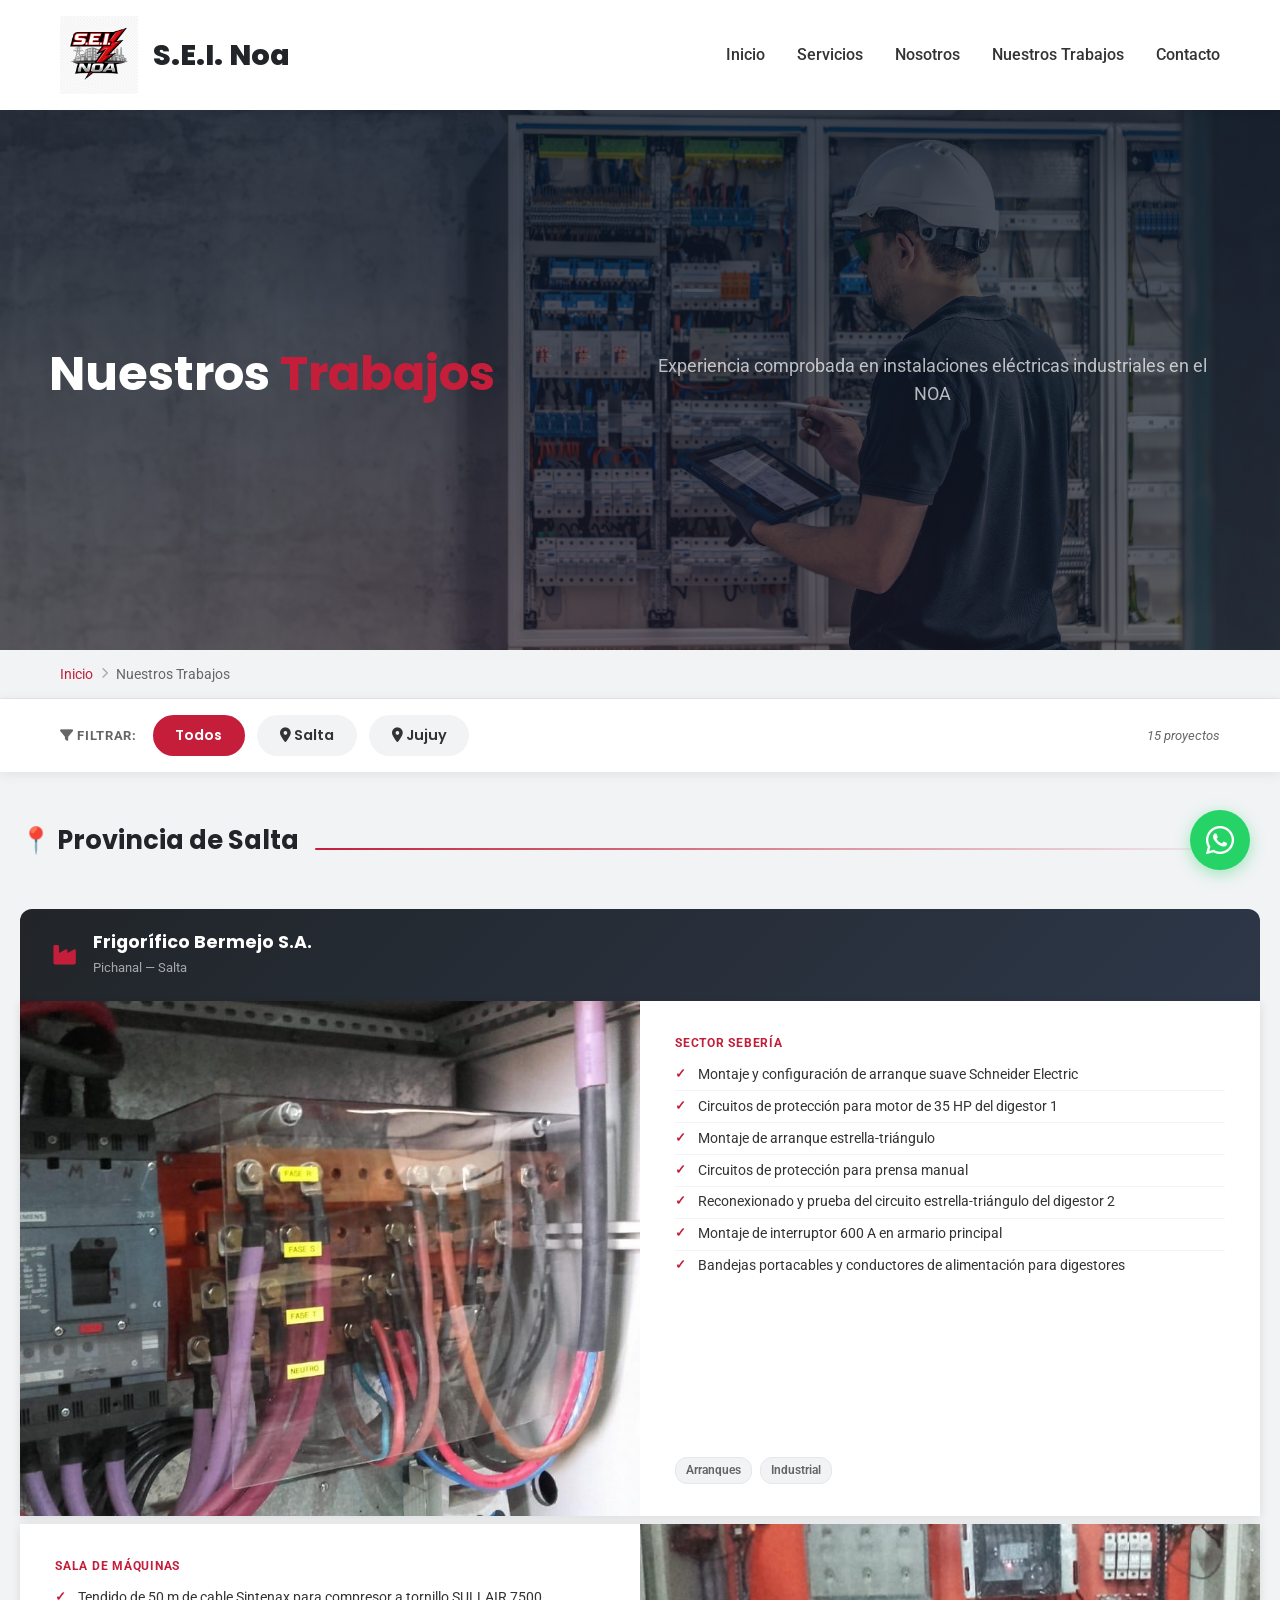
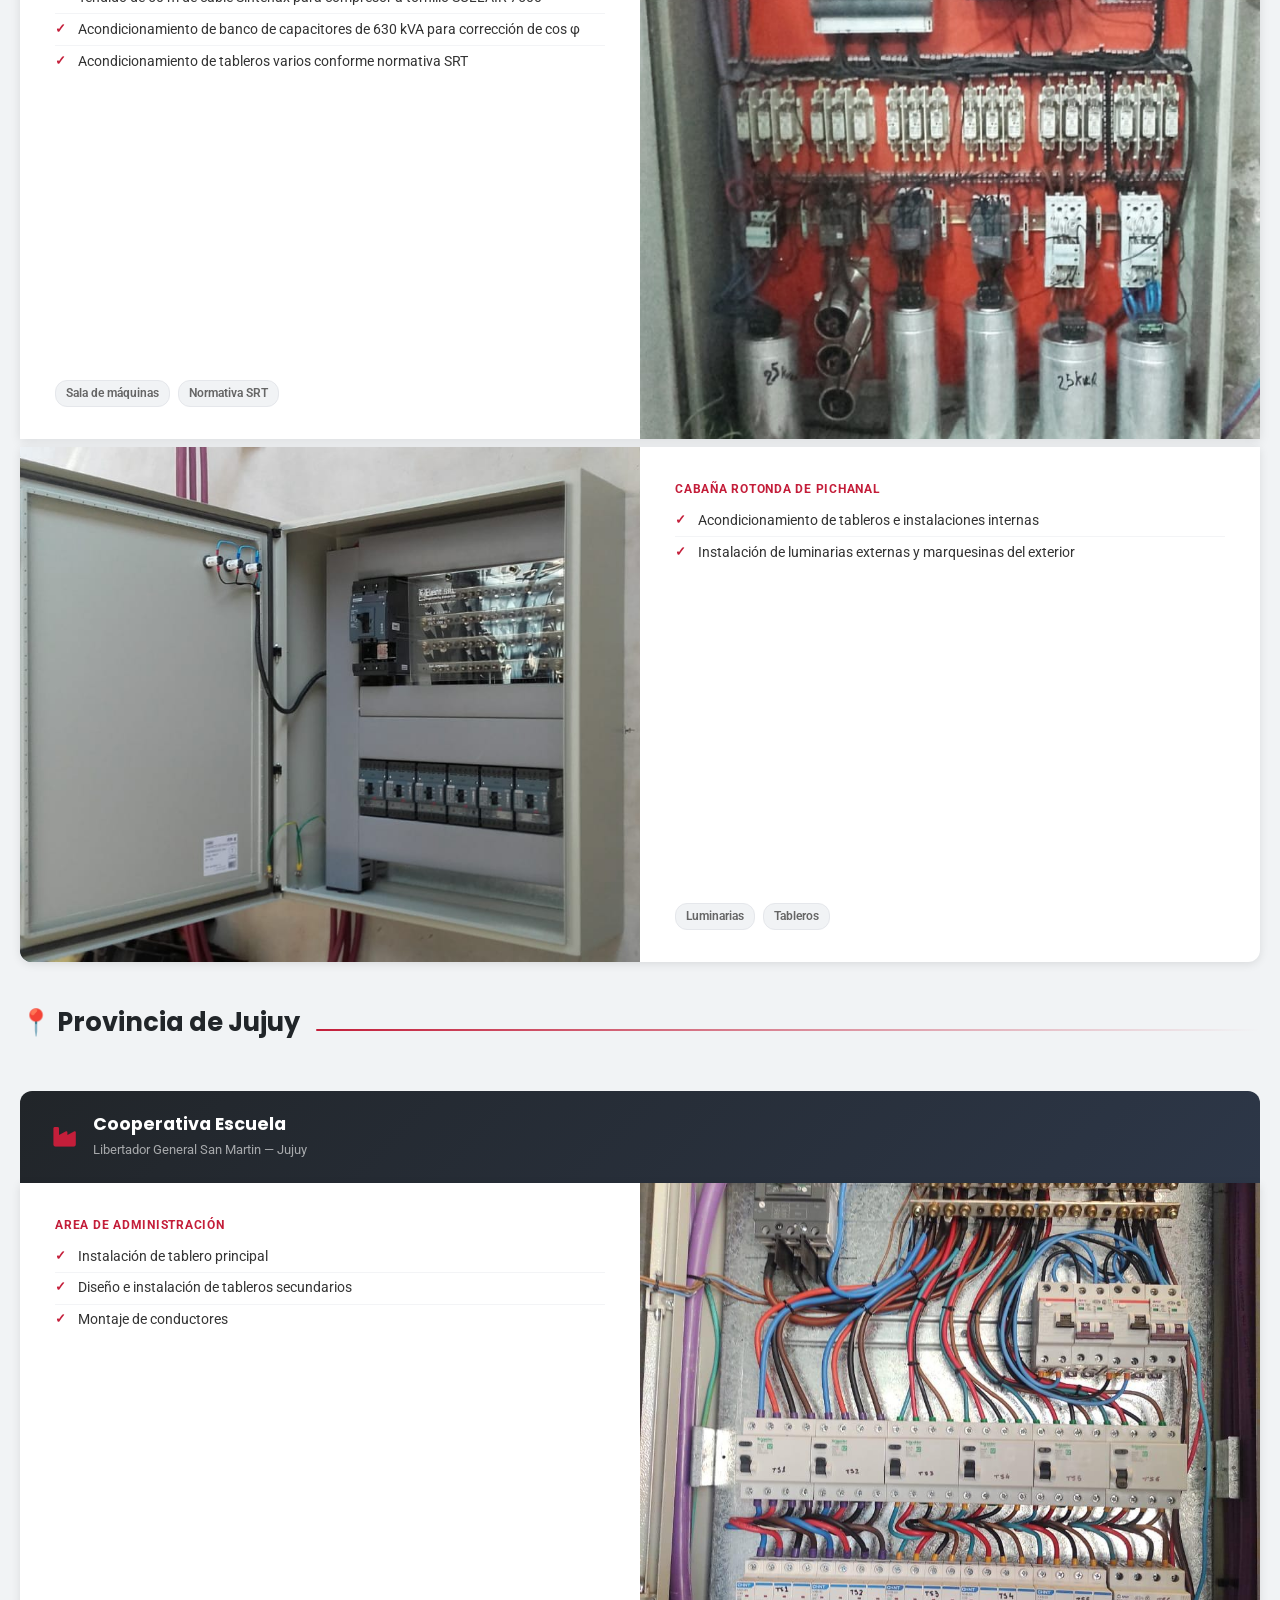
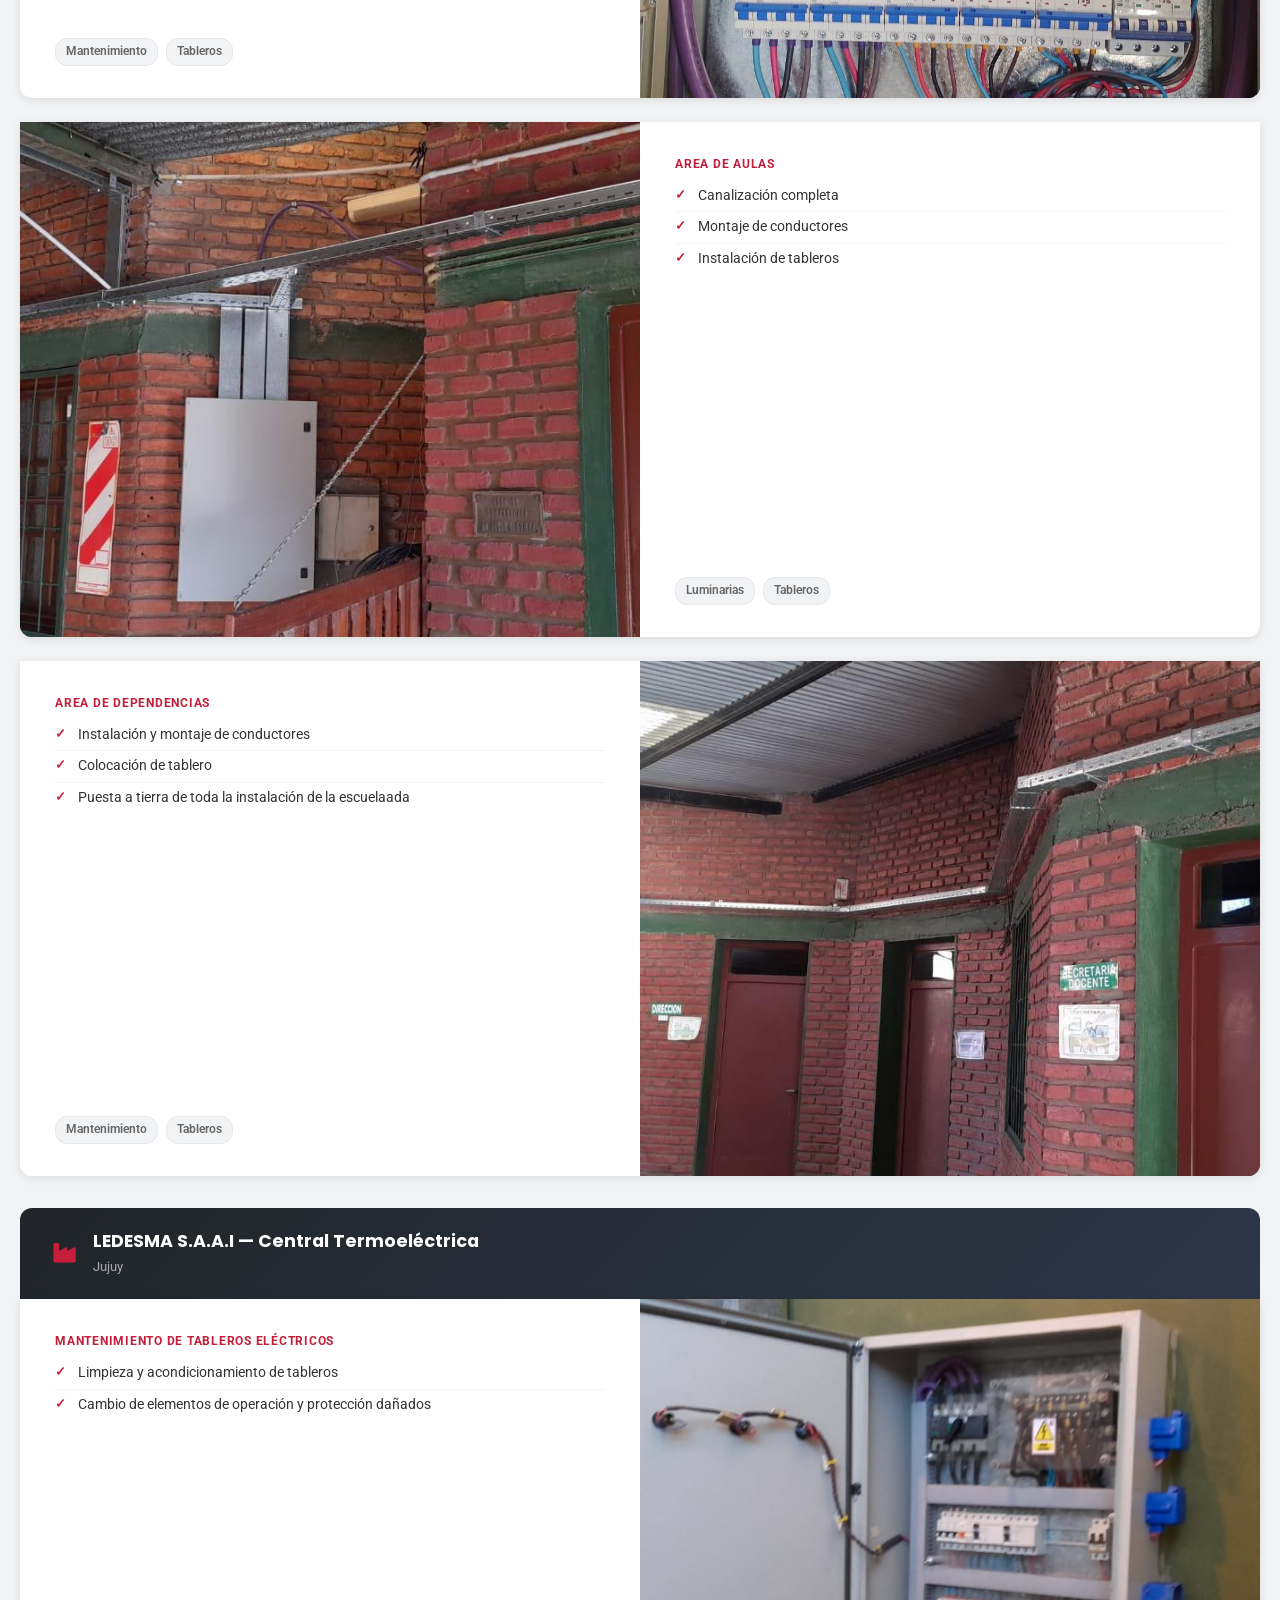
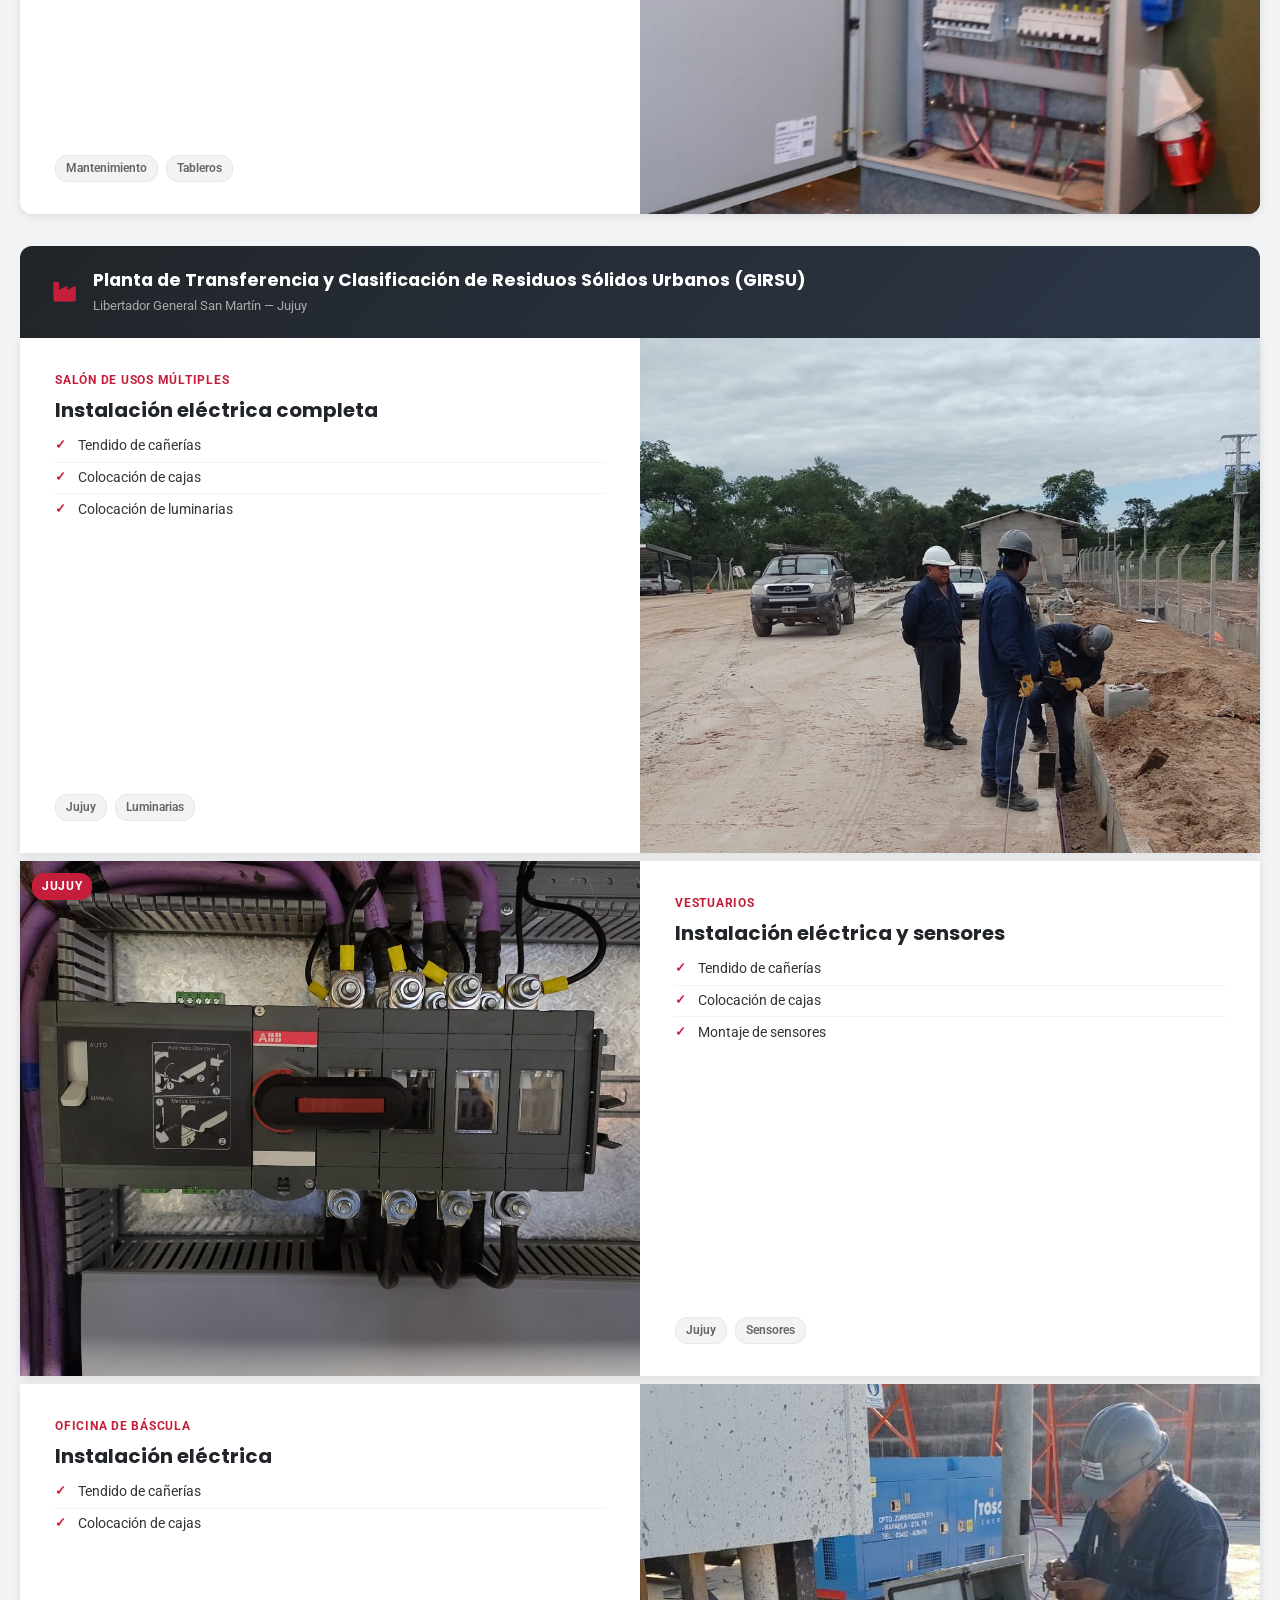
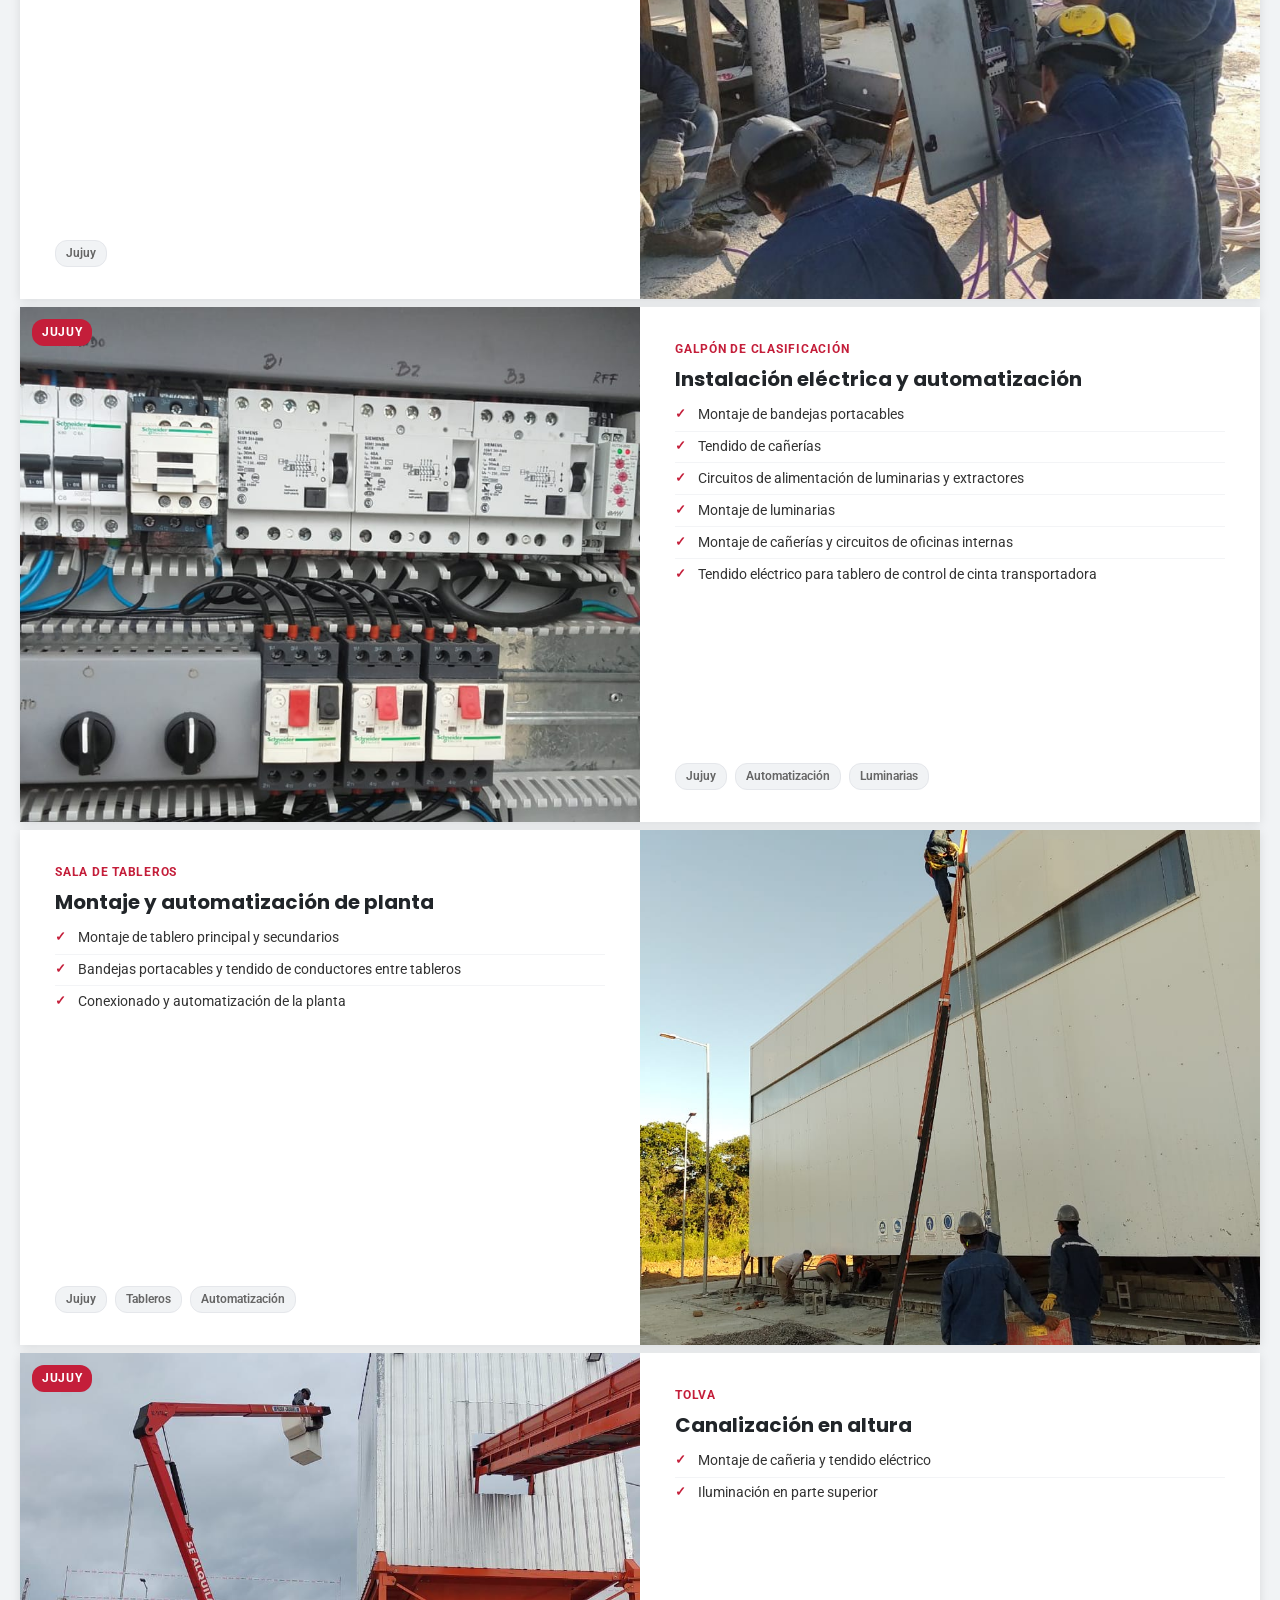
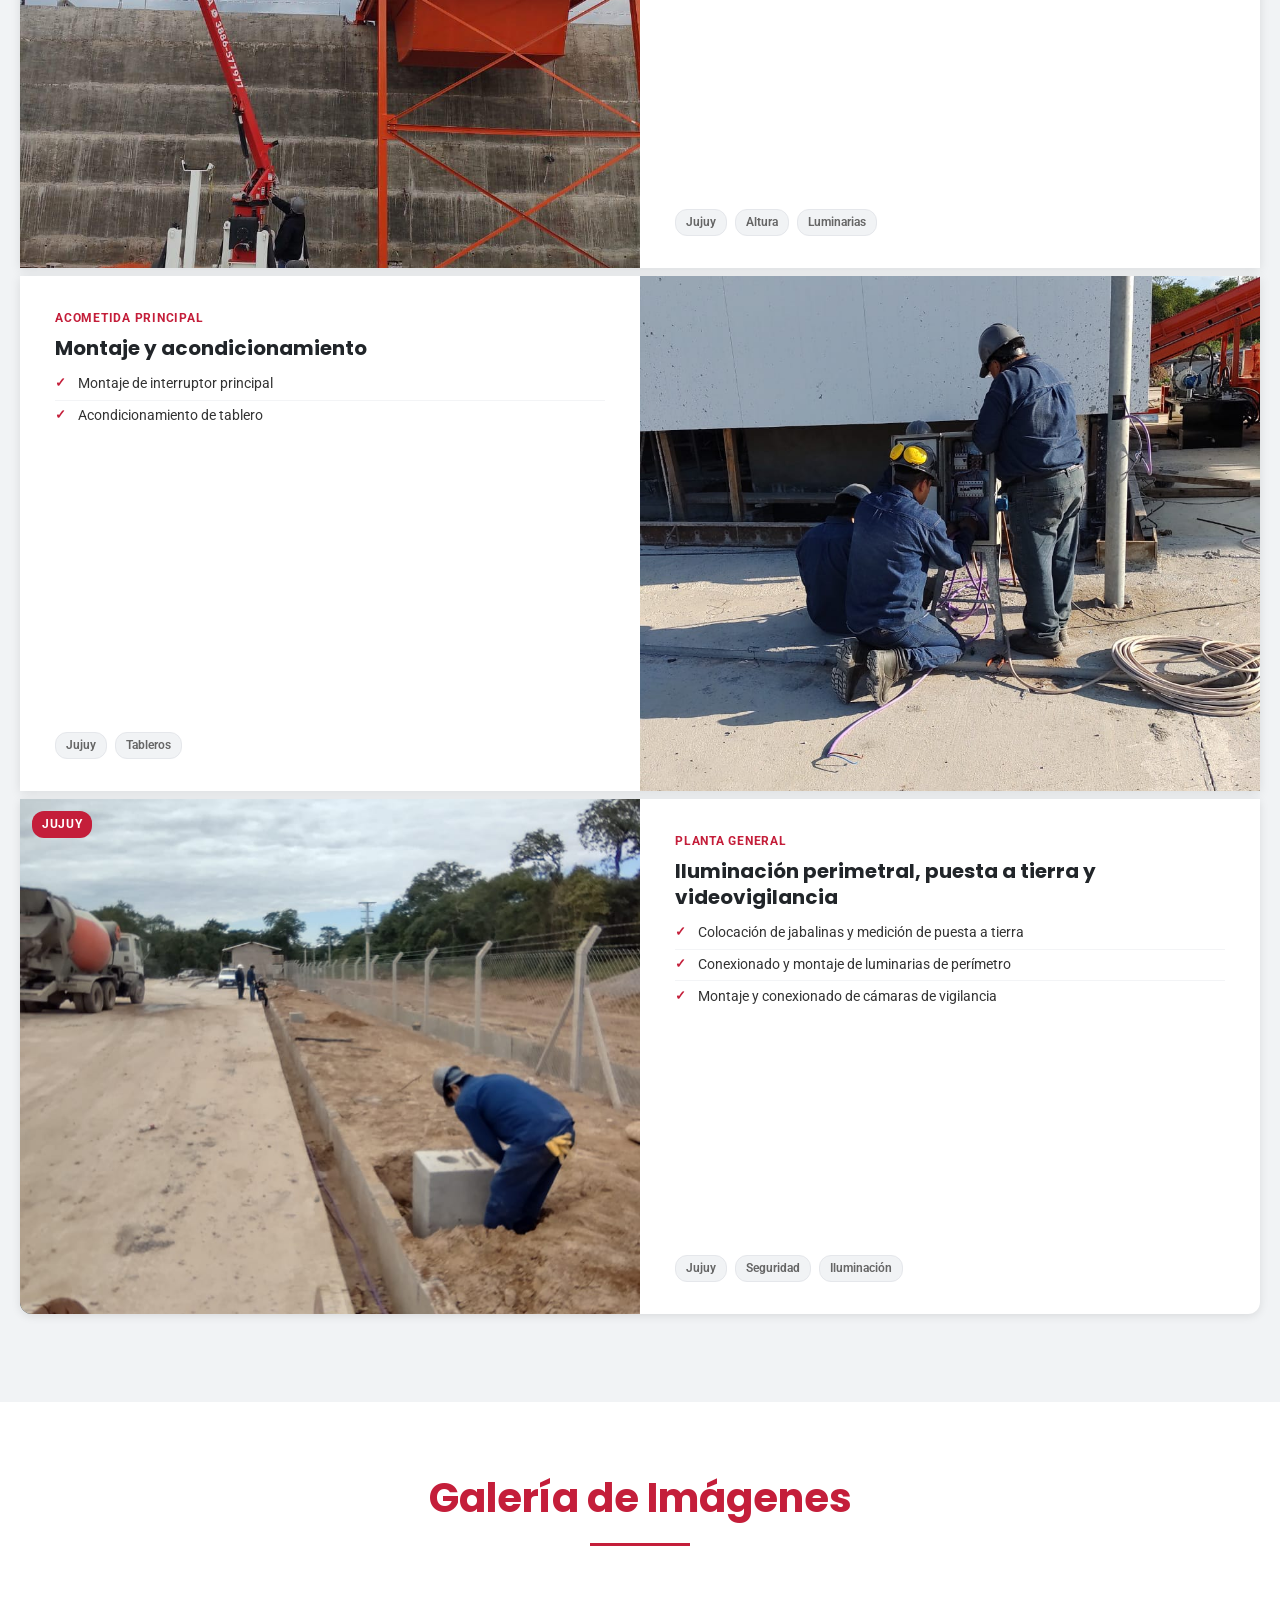
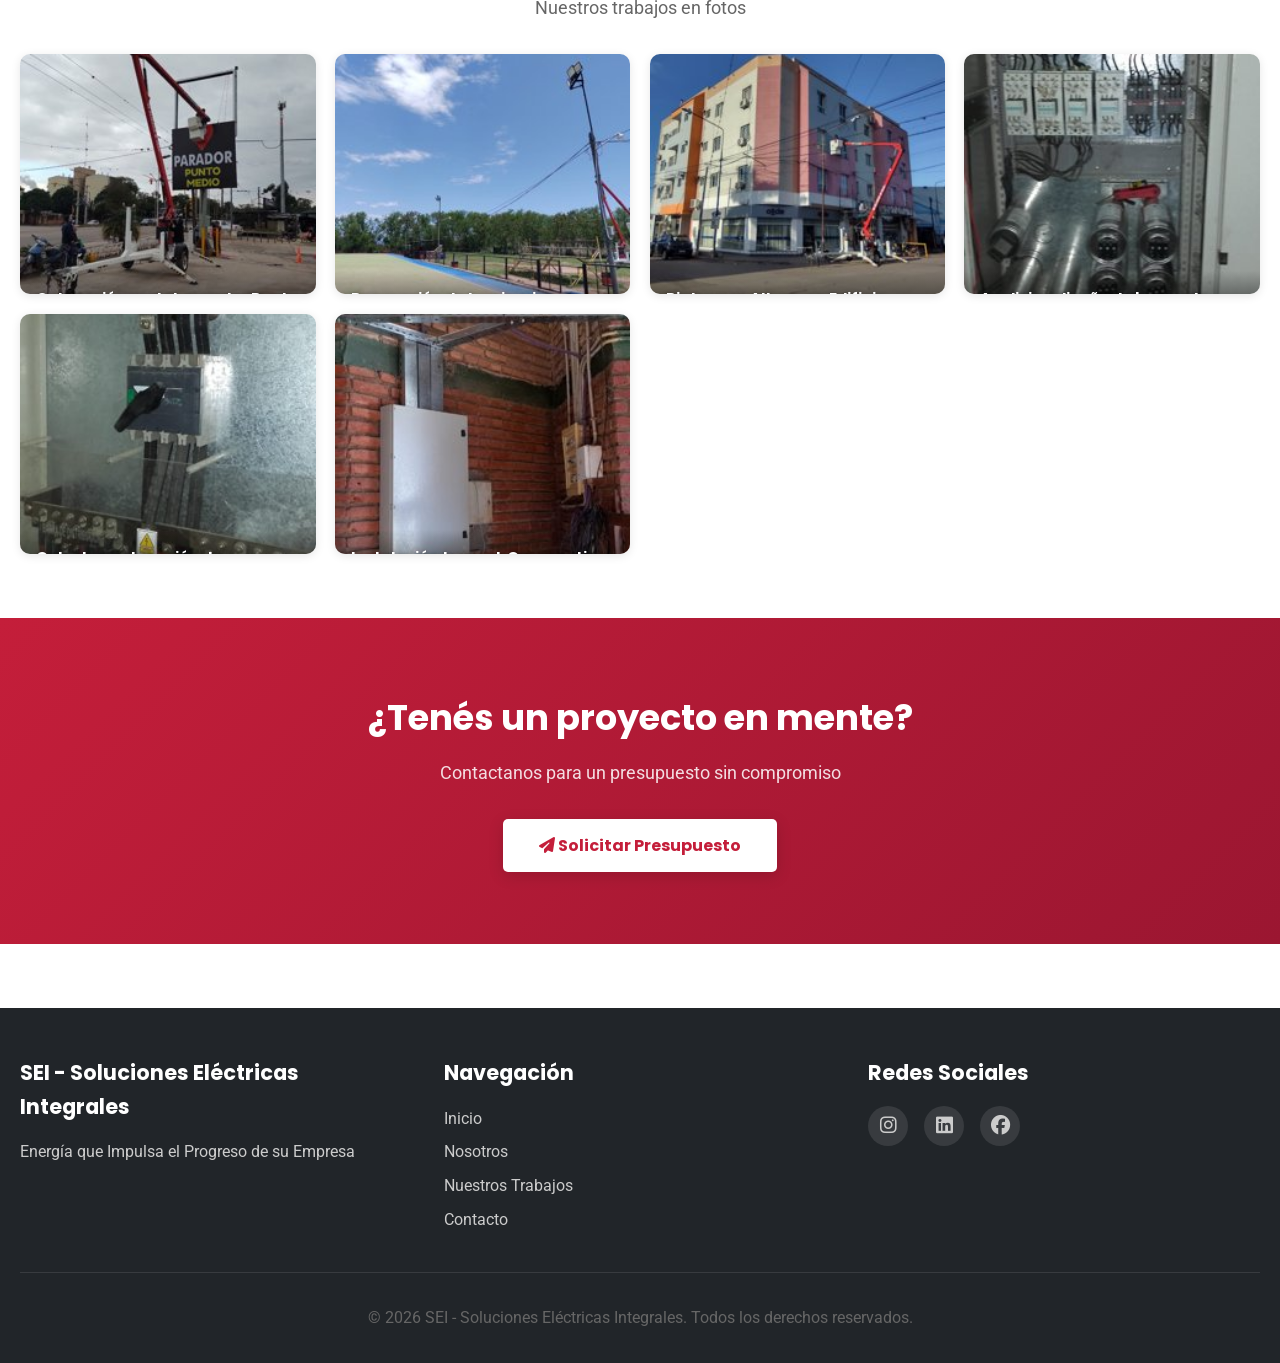
==== commit 0f0bbfc7: "2do intento commit al net (corrección img)" ====
--- a/proyectos.html
+++ b/proyectos.html
@@ -878,7 +878,7 @@
                     </div>
                 </div>
                 <div class="proyecto-img">
-                    <img src="images/girsu_3.jpg" alt="Girsu - Imagen 3" loading="lazy">
+                    <img src="images/trabajos/WhatsApp Image 2026-04-14 at 9.42.08 PM.jpeg" alt="Girsu - Imagen 3" loading="lazy">
                 </div>
             </div>
 
--- a/css/responsive.css
+++ b/css/responsive.css
@@ -354,7 +354,7 @@
 
     /* Carrusel */
     .carousel-slide img {
-        height: 150px;
+        height: 200px;
     }
 
     .carousel-section h2 {
@@ -524,6 +524,9 @@
 
     .close {
         font-size: 1.5rem;
+    }
+    #hidro-image{
+        min-height: 70px;
     }
 }
 
@@ -601,25 +604,138 @@
 }
 
 /* ========================================
-   PANTALLAS MUY GRANDES (1920px+)
+   PANTALLAS GRANDES
    ======================================== */
 
+/* ===== 1080p - 1599px ===== */
+@media (min-width: 1080px) and (max-width: 1599px) {
+    .container {
+        max-width: 1300px;
+    }
+
+    .hero-intro {
+        min-height: 100vh;
+        padding: 0 4rem;
+        display: flex;
+        align-items: center;
+        justify-content: center;
+    }
+
+    .hero-content {
+        max-width: 1300px;
+        width: 100%;
+        grid-template-columns: 1fr 1.3fr;
+        gap: 5rem;
+        align-items: center;
+    }
+
+    .hero-image {
+        width: 100%;
+        display: flex;
+        align-items: center;
+        justify-content: center;
+    }
+
+    .hero-img-wrapper {
+        width: 100%;
+    }
+
+    .hero-img {
+        width: 100%;
+        max-width: 100%;
+        height: auto;
+    }
+
+    .hero-text h1 {
+        font-size: 2.8rem;
+    }
+
+    .carousel-slide {
+        max-width: 1400px;
+        min-height: 460px;
+    }
+
+    .slide-image-wrapper {
+        flex: 0 0 55%;
+        min-height: 460px;
+        max-height: 460px;
+    }
+
+    .slide-services {
+        flex: 1 1 45%;
+        padding: 3rem;
+    }
+}
+
+/* ===== 1600px - 1919px ===== */
+@media (min-width: 1600px) and (max-width: 1919px) {
+    .container {
+        max-width: 1500px;
+    }
+    .carousel-slide {
+        max-width: 1400px; 
+        min-height: 500px;
+    }
+
+    .slide-image-wrapper {
+        flex: 0 0 50%;
+        min-height: 500px;
+        max-height: 500px;
+    }
+
+    .slide-services {
+        flex: 1 1 50%;
+        padding: 4rem;
+    }
+
+    .proyectos-hero h1 {
+        font-size: 4rem;
+    }
+
+    .proyectos-hero h1 {
+        font-size: 4rem;
+    }
+
+    .proyectos-hero p {
+        font-size: 1.3rem;
+    }
+
+    .proyecto-info {
+        padding: 2.5rem 3rem;
+    }
+
+    .proyecto-titulo {
+        font-size: 1.5rem;
+    }
+
+    .proyecto-desc {
+        font-size: 1rem;
+    }
+
+    .proyecto-lista li {
+        font-size: 0.95rem;
+    }
+
+    .galeria-item {
+        height: 280px;
+    }
+    
+}
+
+/* ===== 1920px+ ===== */
 @media (min-width: 1920px) {
     .container {
         max-width: 1400px;
     }
 
-    
-
-    .hero-content{
+    .hero-content {
         max-width: 1600px;
         grid-template-columns: 1fr 1.4fr;
         gap: 6rem;
     }
 
-    .hero-img{
+    .hero-img {
         width: 1000px;
-
     }
 
     h2 {
@@ -646,43 +762,9 @@
         grid-template-columns: repeat(4, 1fr);
     }
 }
-#logros-title{
+
+#logros-title {
     color: #eee;
     text-align: center;
     font-size: 2rem;
 }
-/* ===== PANTALLAS GRANDES (1920px+) ===== */
-@media (min-width: 1600px) {
-
-    .container {
-        max-width: 1500px;
-    }
-
-    .proyectos-hero h1 {
-        font-size: 4rem;
-    }
-
-    .proyectos-hero p {
-        font-size: 1.3rem;
-    }
-
-    .proyecto-info {
-        padding: 2.5rem 3rem;
-    }
-
-    .proyecto-titulo {
-        font-size: 1.5rem;
-    }
-
-    .proyecto-desc {
-        font-size: 1rem;
-    }
-
-    .proyecto-lista li {
-        font-size: 0.95rem;
-    }
-
-    .galeria-item {
-        height: 280px;
-    }
-}
